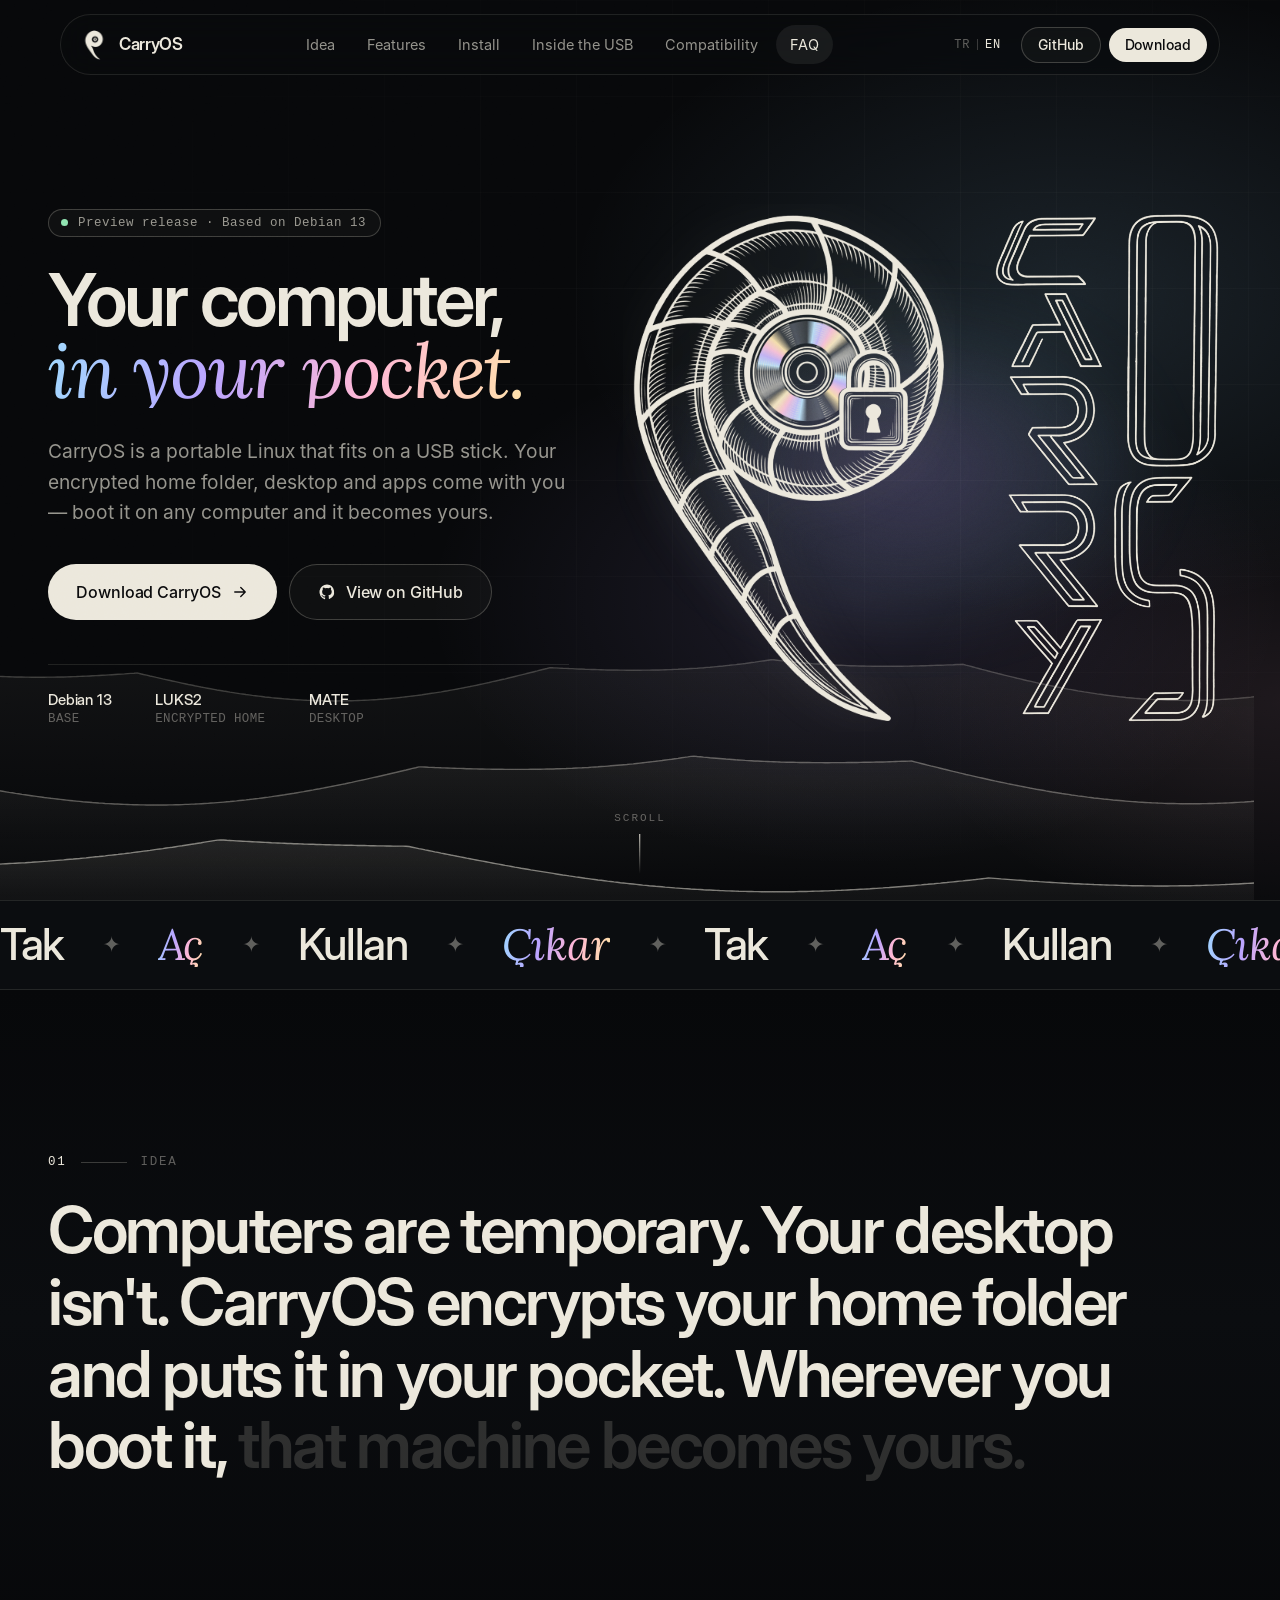
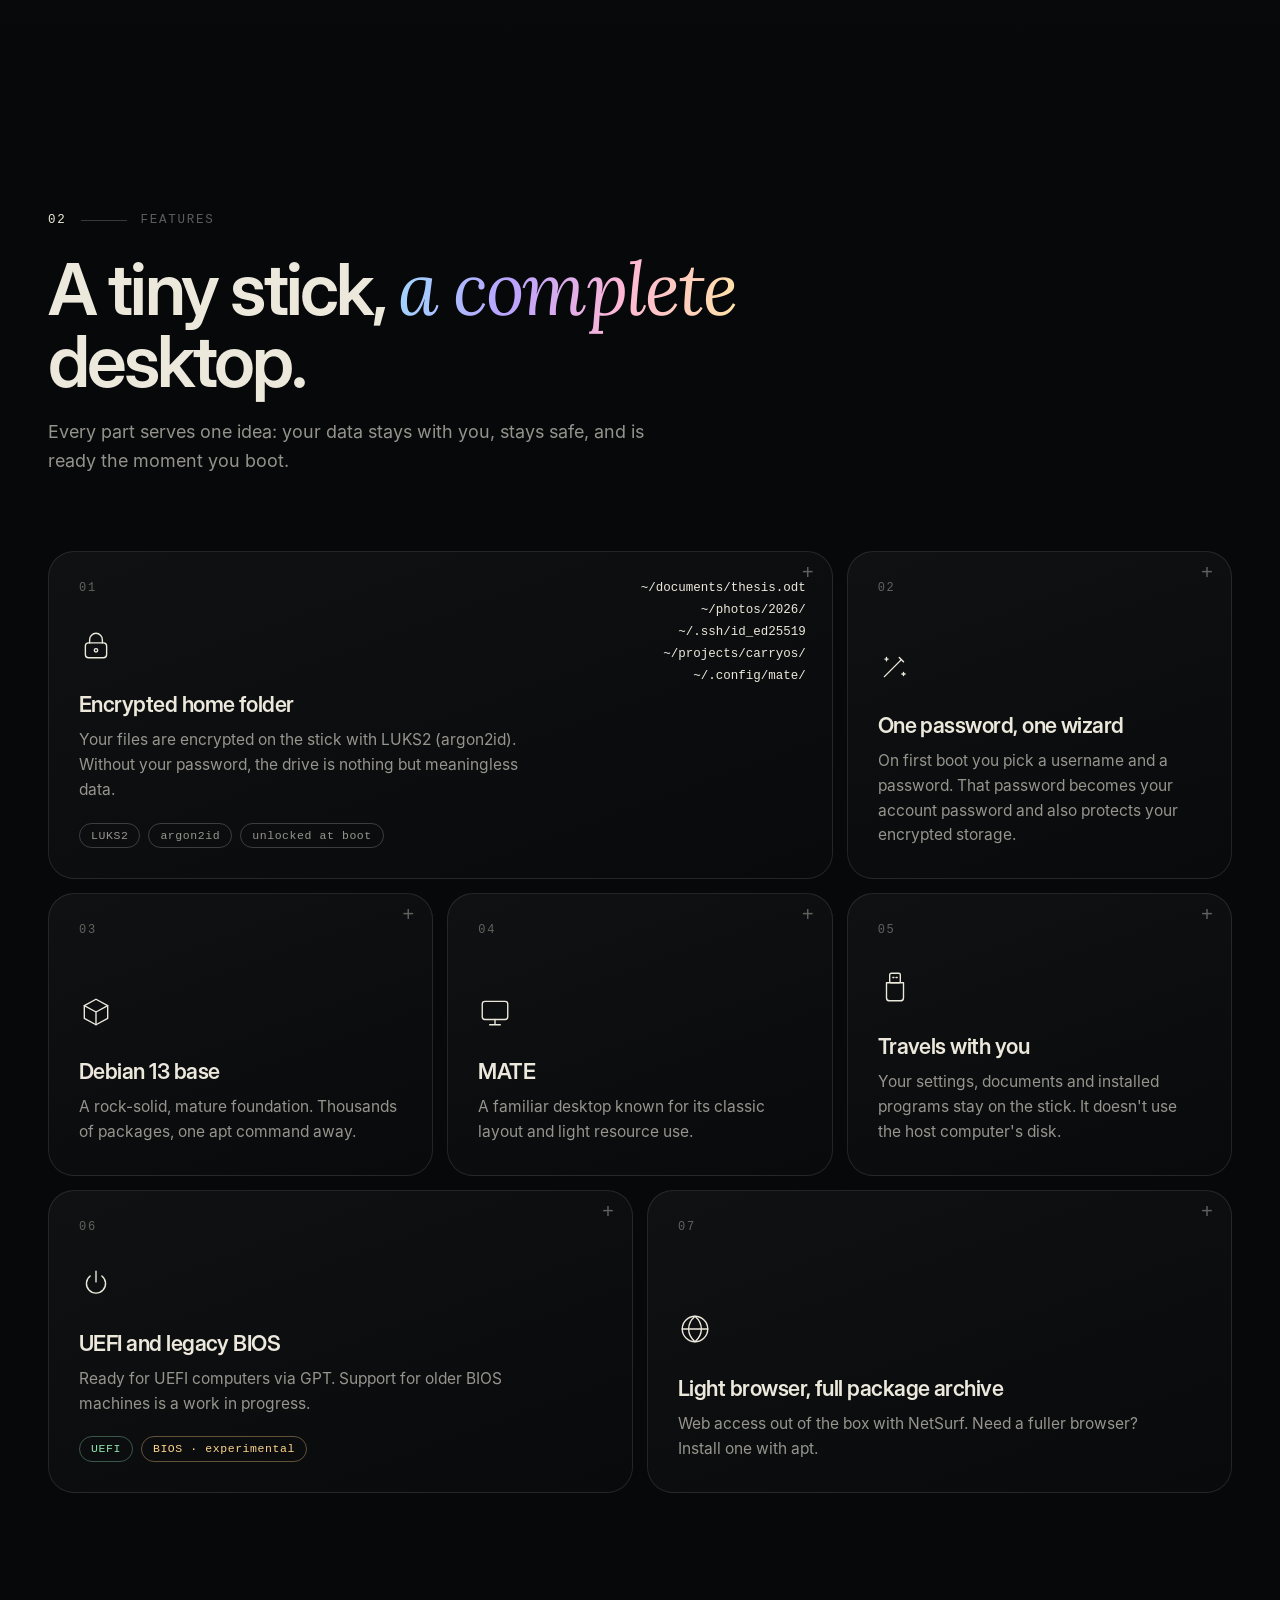
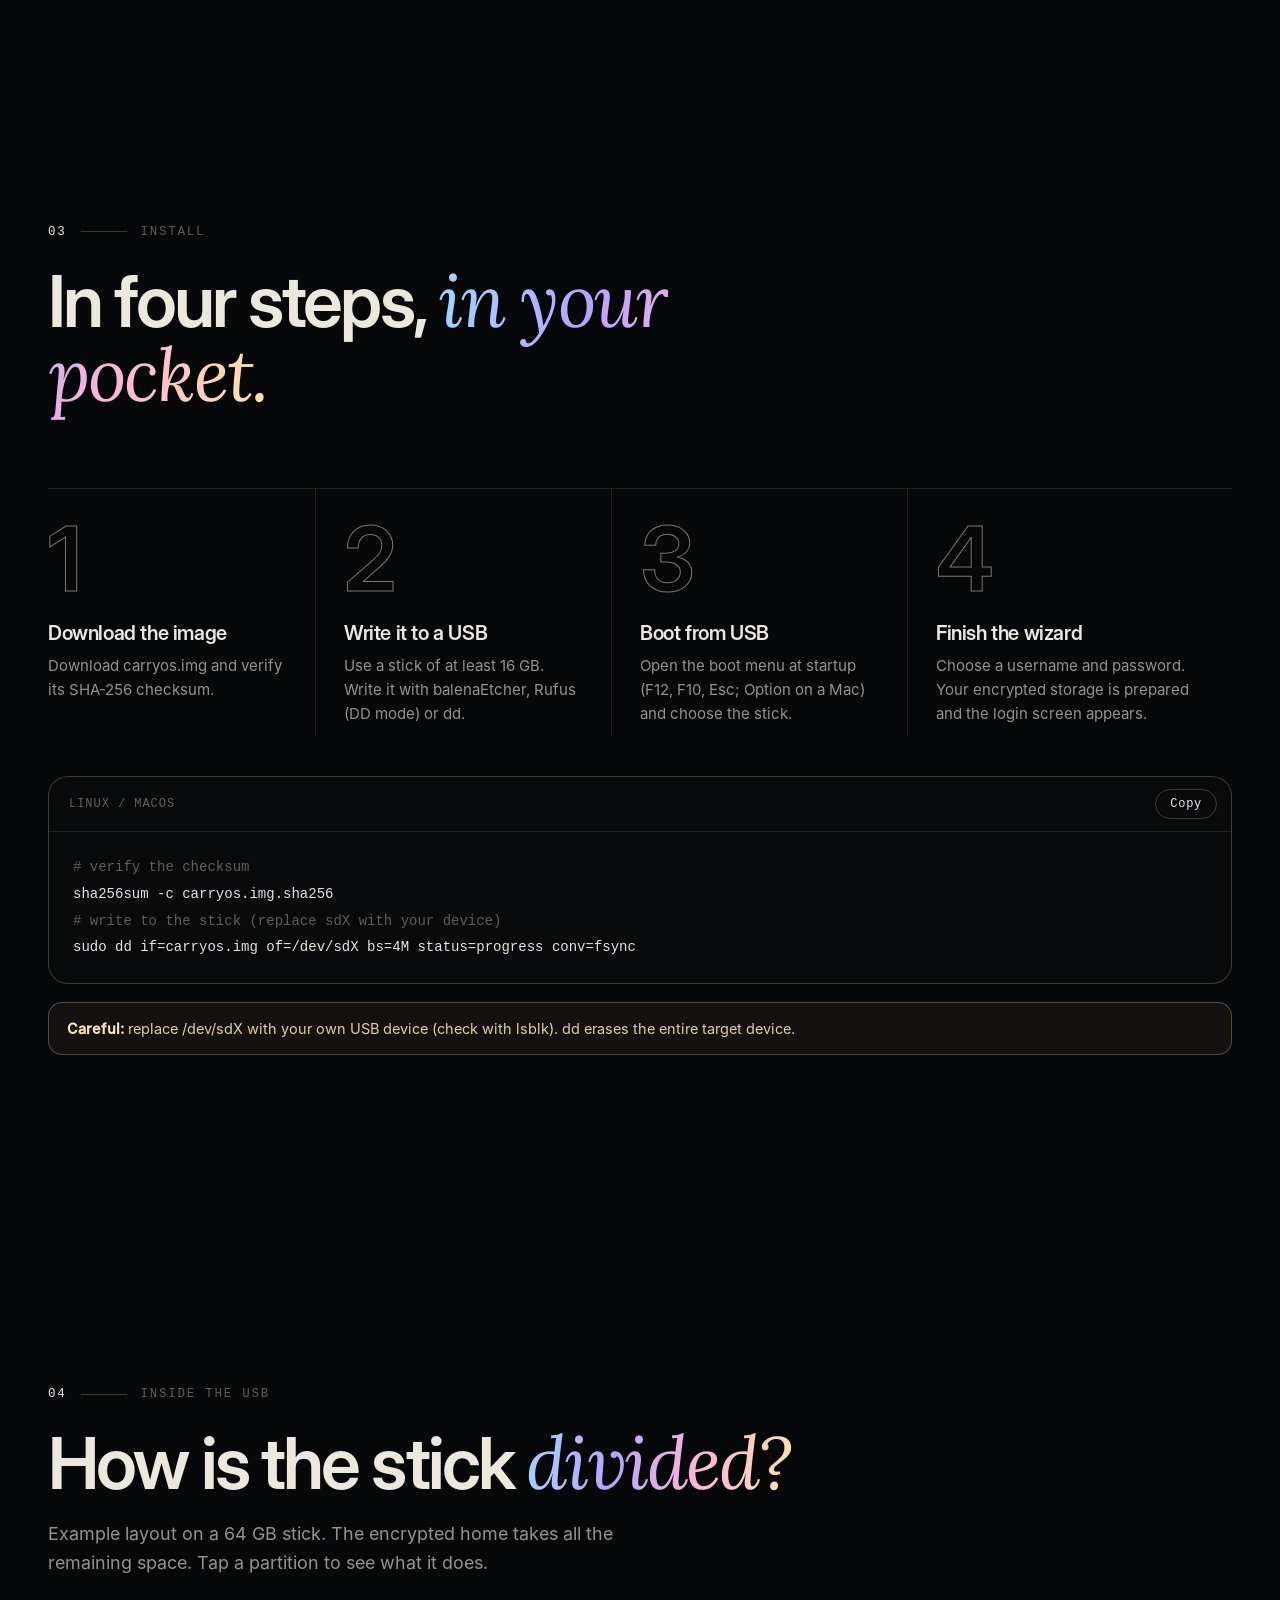
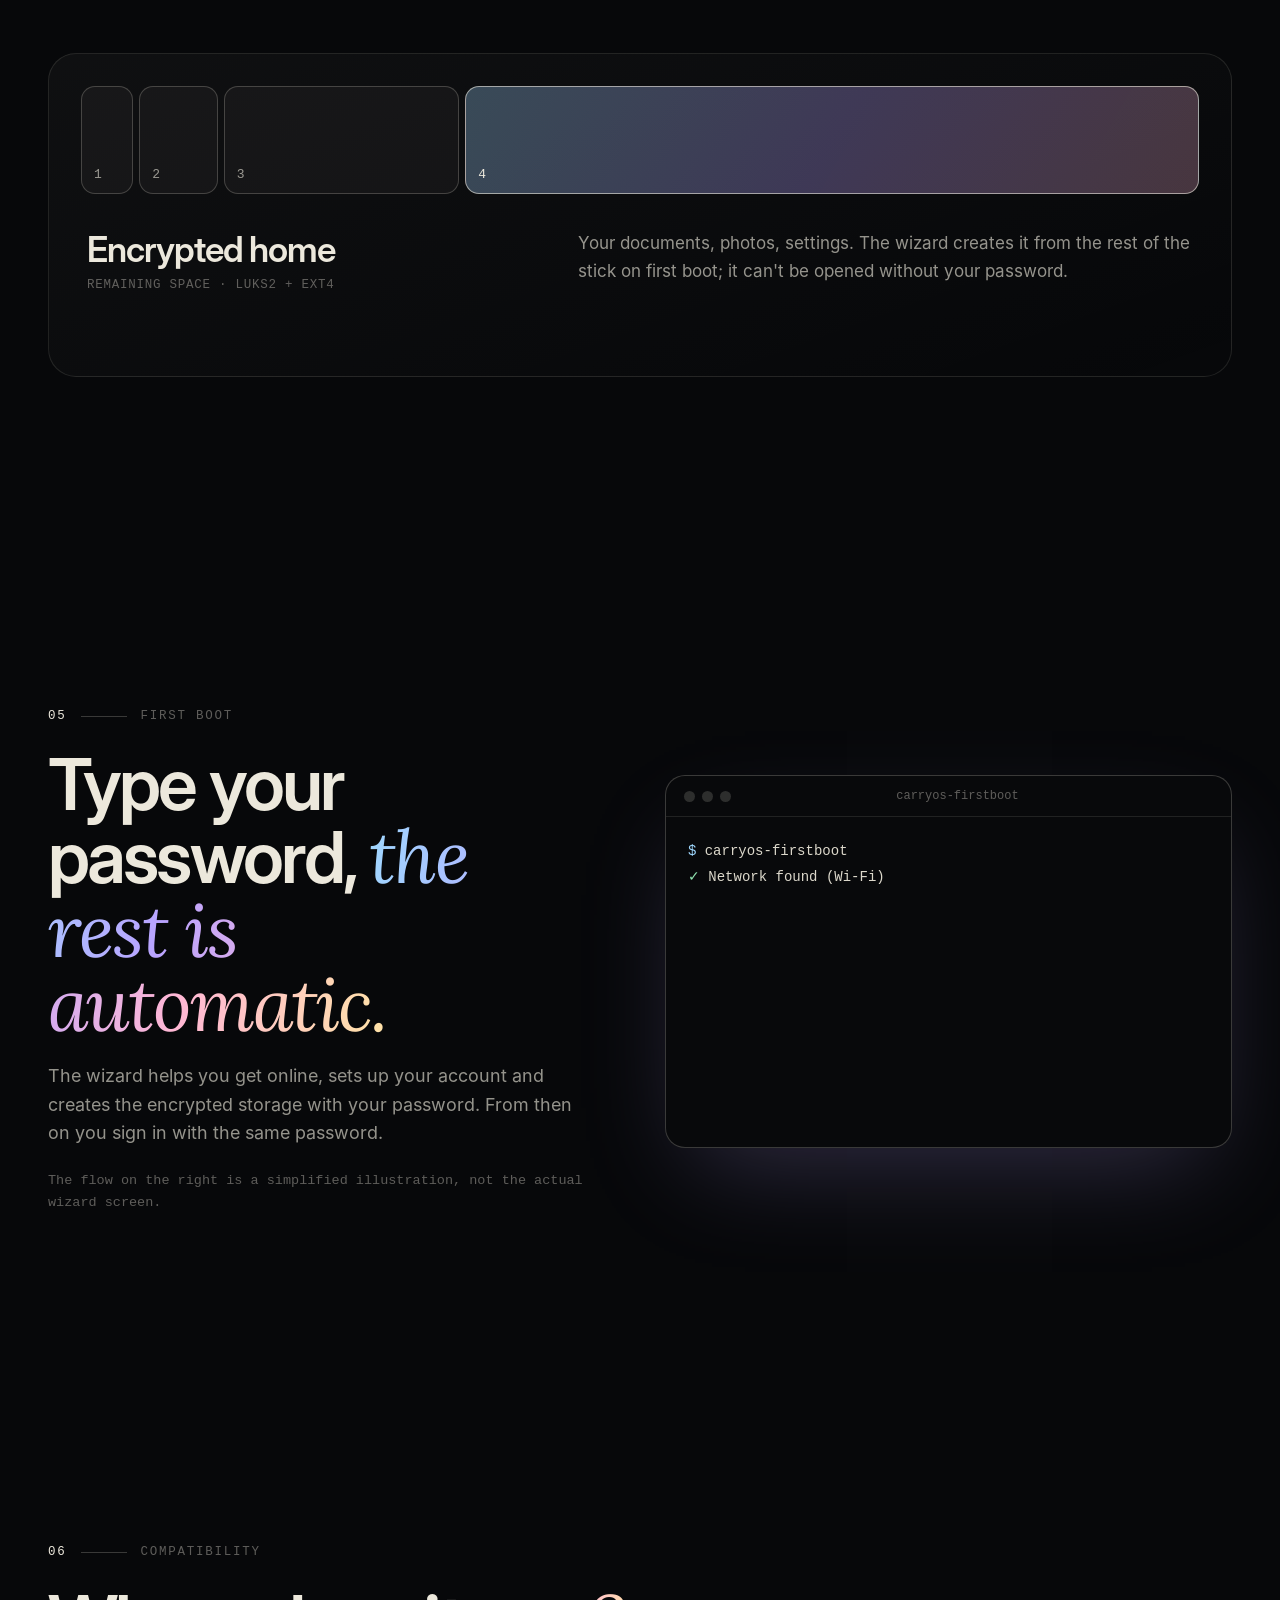
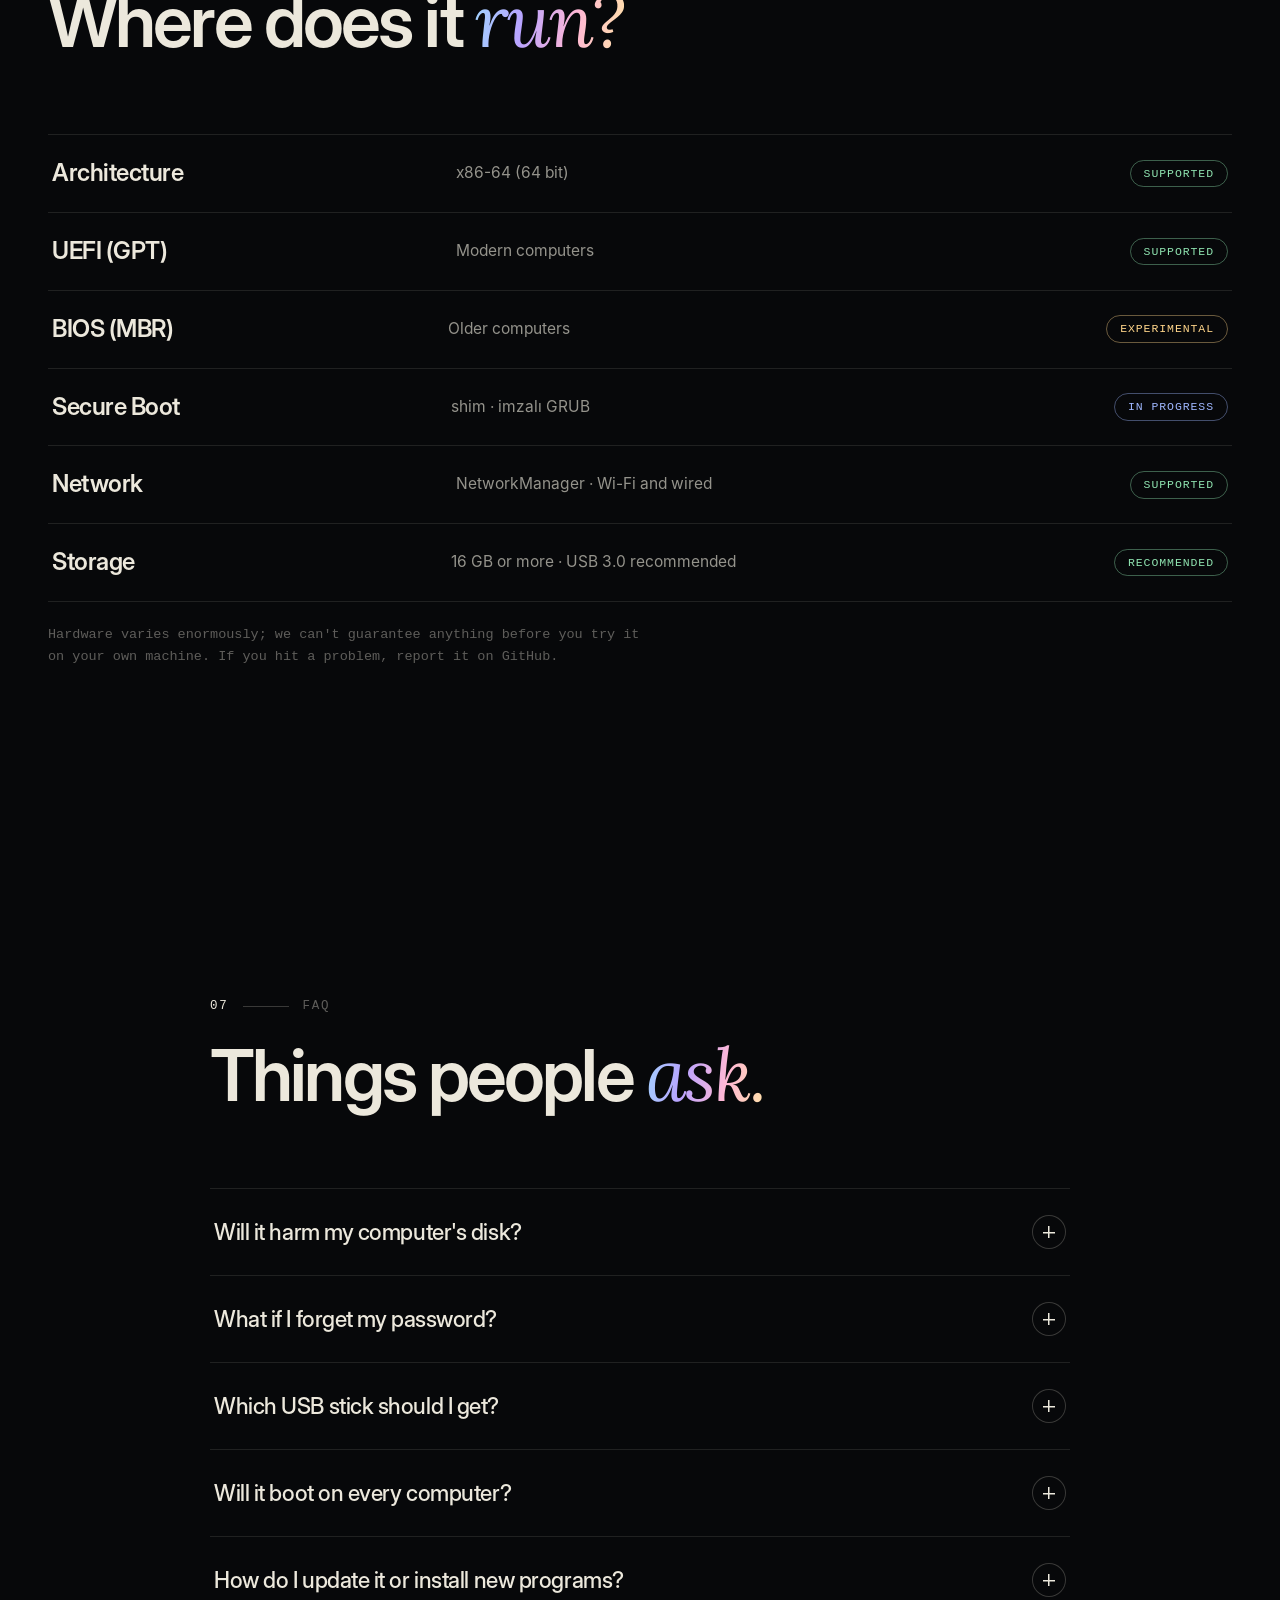
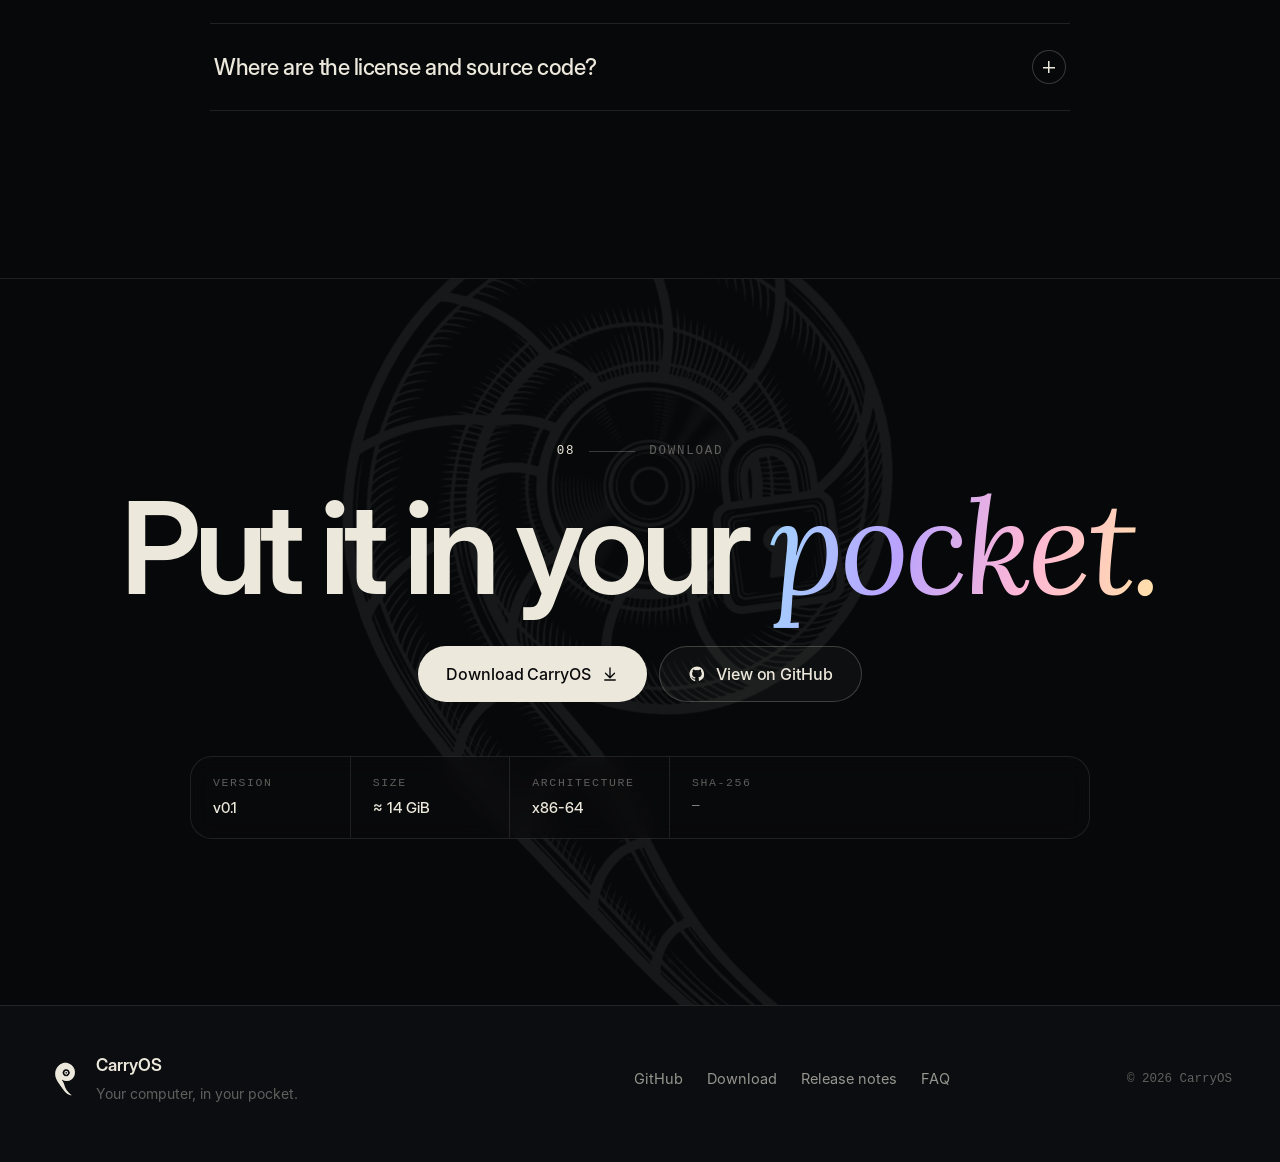
==== index.html @ 1e7f906c "CarryOS Preview" ====
<!doctype html>
<html lang="tr">
<head>
<meta charset="utf-8">
<meta name="viewport" content="width=device-width, initial-scale=1, viewport-fit=cover">
<title>CarryOS — Bilgisayarın, cebinde.</title>
<meta name="description" content="CarryOS: bir USB belleğe sığan, şifreli ev dizinli, Debian 13 tabanlı taşınabilir Linux. Tak, aç, kendi masaüstünü kullan.">
<meta name="theme-color" content="#07080a">
<meta name="color-scheme" content="dark">

<!-- Paylaşım önizlemesi: yayınladıktan sonra aşağıdaki adresi kendi site adresinle değiştir -->
<meta property="og:type" content="website">
<meta property="og:title" content="CarryOS — Bilgisayarın, cebinde.">
<meta property="og:description" content="Bir USB belleğe sığan, şifreli ve taşınabilir Linux.">
<meta property="og:image" content="https://www.example.com/assets/img/og-image.png">
<meta property="og:url" content="https://www.example.com/">
<meta name="twitter:card" content="summary_large_image">

<link rel="icon" href="assets/img/favicon.ico" sizes="any">
<link rel="icon" type="image/png" href="assets/img/favicon-64.png">
<link rel="apple-touch-icon" href="assets/img/apple-touch-icon.png">
<link rel="manifest" href="site.webmanifest">

<link rel="preload" href="assets/fonts/InterDisplay-Medium.woff" as="font" type="font/woff" crossorigin>
<link rel="preload" href="assets/fonts/Inter-Regular.woff" as="font" type="font/woff" crossorigin>
<link rel="stylesheet" href="assets/css/style.css">
<noscript><style>.rv{opacity:1!important;transform:none!important;filter:none!important}.line>span{transform:none!important}.mark-lines,.wordmark{clip-path:none!important}</style></noscript>
</head>
<body>
<div class="progress" aria-hidden="true"><i></i></div>

<!-- ============ NAV ============ -->
<header class="nav" id="nav">
  <a class="brand" href="#top" aria-label="CarryOS">
    <img src="assets/img/mark-nav.png" alt="" width="30" height="30">
    <span>CarryOS</span>
  </a>
  <nav class="nav-links" id="navLinks" aria-label="Ana menü">
    <a href="#why" data-i18n="nav.why">Fikir</a>
    <a href="#features" data-i18n="nav.features">Özellikler</a>
    <a href="#how" data-i18n="nav.how">Kurulum</a>
    <a href="#inside" data-i18n="nav.inside">USB'nin içi</a>
    <a href="#compat" data-i18n="nav.compat">Uyumluluk</a>
    <a href="#faq" data-i18n="nav.faq">SSS</a>
  </nav>
  <div class="nav-actions">
    <button class="lang" id="langBtn" type="button" aria-label="Dil / Language"><span class="on">TR</span><i></i><span>EN</span></button>
    <a class="btn btn-ghost sm" href="https://www.example.com" data-link="repo" target="_blank" rel="noopener">GitHub</a>
    <a class="btn btn-solid sm" href="https://www.example.com" data-link="download" data-i18n="nav.download">İndir</a>
    <button class="burger" id="burger" type="button" aria-label="Menü" aria-expanded="false"><i></i><i></i></button>
  </div>
</header>

<main>
<!-- ============ HERO ============ -->
<section class="hero" id="top">
  <div class="hero-bg" aria-hidden="true">
    <div class="aurora"></div>
    <div class="grid-lines"></div>
    <img class="dune d-far" src="assets/img/dunes-far.svg" alt="" data-speed="0.10">
    <img class="dune d-mid" src="assets/img/dunes-mid.svg" alt="" data-speed="0.22">
    <img class="dune d-near" src="assets/img/dunes-near.svg" alt="" data-speed="0.36">
  </div>

  <div class="wrap hero-grid">
    <div class="hero-copy">
      <p class="eyebrow rv"><span class="pulse"></span><span data-i18n="hero.eyebrow">Önizleme sürümü · Debian 13 tabanlı</span></p>
      <h1 class="display" data-i18n="hero.title"><span class="line"><span>Bilgisayarın,</span></span><span class="line"><span class="serif grad">cebinde.</span></span></h1>
      <p class="lead rv" style="--d:.45s" data-i18n="hero.lead">CarryOS, bir USB belleğe sığan taşınabilir bir Linux. Şifreli ev dizinin, masaüstün ve programların seninle gelir; hangi bilgisayarda açarsan orası senin olur.</p>
      <div class="cta rv" style="--d:.6s">
        <a class="btn btn-solid lg magnetic" href="https://www.example.com" data-link="download"><span data-i18n="hero.cta1">CarryOS'u indir</span><svg viewBox="0 0 24 24" aria-hidden="true"><path d="M5 12h14M13 6l6 6-6 6"/></svg></a>
        <a class="btn btn-ghost lg magnetic" href="https://www.example.com" data-link="repo" target="_blank" rel="noopener"><svg viewBox="0 0 24 24" aria-hidden="true" class="gh"><path d="M12 2a10 10 0 0 0-3.2 19.5c.5.1.7-.2.7-.5v-1.8c-2.8.6-3.4-1.2-3.4-1.2-.5-1.2-1.1-1.5-1.1-1.5-.9-.6.1-.6.1-.6 1 .1 1.5 1 1.5 1 .9 1.5 2.3 1.1 2.9.8.1-.7.3-1.1.6-1.4-2.2-.3-4.6-1.1-4.6-5 0-1.1.4-2 1-2.7-.1-.3-.4-1.300.1-2.700 0 0 .8-.3 2.800 1a9.600 9.600 0 0 1 5 0c1.900-1.300 2.800-1 2.800-1 .5 1.400.2 2.400.1 2.700.6.700 1 1.600 1 2.700 0 3.900-2.400 4.700-4.600 5 .4.300.7.900.7 1.800v2.700c0 .3.2.6.7.5A10 10 0 0 0 12 2z"/></svg><span data-i18n="hero.cta2">GitHub'da incele</span></a>
      </div>
      <dl class="facts rv" style="--d:.75s">
        <div><dt>Debian 13</dt><dd data-i18n="hero.f1">Taban</dd></div>
        <div><dt>LUKS2</dt><dd data-i18n="hero.f2">Şifreli ev</dd></div>
        <div><dt>MATE</dt><dd data-i18n="hero.f3">Masaüstü</dd></div>
      </dl>
    </div>

    <div class="hero-art" id="heroArt" aria-hidden="true">
      <div class="art-glow"></div>
      <div class="mark">
        <div class="mark-disc"></div>
        <img class="mark-lines" src="assets/img/logo.png" alt="" width="860" height="1368" fetchpriority="high">
      </div>
      <img class="wordmark" src="assets/img/wordmark.png" alt="" width="936" height="2016">
    </div>
  </div>

  <a class="scroll-hint" href="#why" aria-label="Aşağı kaydır"><span data-i18n="hero.scroll">Kaydır</span><i></i></a>
</section>

<!-- ============ TICKER ============ -->
<div class="ticker" aria-hidden="true">
  <div class="ticker-track">
    <span>Tak</span><em>✦</em><span class="serif">Aç</span><em>✦</em><span>Kullan</span><em>✦</em><span class="serif">Çıkar</span><em>✦</em>
    <span>Tak</span><em>✦</em><span class="serif">Aç</span><em>✦</em><span>Kullan</span><em>✦</em><span class="serif">Çıkar</span><em>✦</em>
    <span>Tak</span><em>✦</em><span class="serif">Aç</span><em>✦</em><span>Kullan</span><em>✦</em><span class="serif">Çıkar</span><em>✦</em>
    <span>Tak</span><em>✦</em><span class="serif">Aç</span><em>✦</em><span>Kullan</span><em>✦</em><span class="serif">Çıkar</span><em>✦</em>
  </div>
</div>

<!-- ============ 01 FİKİR ============ -->
<section class="sec why" id="why">
  <div class="wrap">
    <p class="kicker rv"><b>01</b><i></i><span data-i18n="why.k">Fikir</span></p>
    <p class="statement" id="statement" data-i18n="why.text">Bilgisayarlar geçici, masaüstün değil. CarryOS ev dizinini şifreler ve cebine koyar. Hangi makinede açarsan, orası senin bilgisayarın olur.</p>
  </div>
</section>

<!-- ============ 02 ÖZELLİKLER ============ -->
<section class="sec" id="features">
  <div class="wrap">
    <header class="sec-head">
      <p class="kicker rv"><b>02</b><i></i><span data-i18n="feat.k">Özellikler</span></p>
      <h2 class="h2 rv" data-i18n="feat.h">Küçük bir bellek, <em class="serif grad">tam bir</em> masaüstü.</h2>
      <p class="sub rv" data-i18n="feat.sub">Her parça tek bir fikre hizmet ediyor: verin yanında olsun, güvende kalsın, açtığın anda hazır olsun.</p>
    </header>

    <div class="bento">
      <article class="card c4 rv">
        <span class="idx">01</span>
        <div class="card-body">
          <svg class="ico" viewBox="0 0 32 32" aria-hidden="true"><rect x="6" y="14" width="20" height="14" rx="3"/><path d="M10 14v-3a6 6 0 0 1 12 0v3"/><circle cx="16" cy="21" r="1.6"/></svg>
          <h3 data-i18n="c1.t">Şifreli ev dizini</h3>
          <p data-i18n="c1.p">Dosyaların USB'de LUKS2 ile şifrelenir (argon2id). Şifren olmadan bellek, anlamsız bir veri yığınından başka bir şey değildir.</p>
          <div class="tags"><span>LUKS2</span><span>argon2id</span><span data-i18n="c1.tag">açılışta açılır</span></div>
        </div>
        <div class="cipher" id="cipher" aria-hidden="true"></div>
      </article>

      <article class="card c2 rv" style="--d:.08s">
        <span class="idx">02</span>
        <div class="card-body">
          <svg class="ico" viewBox="0 0 32 32" aria-hidden="true"><path d="M6 26 22 10"/><path d="m20 8 4 4"/><path d="M8 8v3M6.500 9.500h3M24 22v3M22.500 23.500h3"/></svg>
          <h3 data-i18n="c2.t">Tek şifre, tek sihirbaz</h3>
          <p data-i18n="c2.p">İlk açılışta kullanıcı adını ve şifreni seçersin. Girdiğin şifre hem hesabın olur hem şifreli depolamanı korur.</p>
        </div>
      </article>

      <article class="card c2 rv">
        <span class="idx">03</span>
        <div class="card-body">
          <svg class="ico" viewBox="0 0 32 32" aria-hidden="true"><path d="M16 4 5 10v12l11 6 11-6V10z"/><path d="M5 10l11 6 11-6M16 16v12"/></svg>
          <h3 data-i18n="c3.t">Debian 13 tabanı</h3>
          <p data-i18n="c3.p">Köklü ve kararlı bir temel. Binlerce paket, apt ile bir komut uzağında.</p>
        </div>
      </article>

      <article class="card c2 rv" style="--d:.08s">
        <span class="idx">04</span>
        <div class="card-body">
          <svg class="ico" viewBox="0 0 32 32" aria-hidden="true"><rect x="4" y="6" width="24" height="17" rx="2.500"/><path d="M11 28h10M16 23v5"/></svg>
          <h3 data-i18n="c4.t">MATE</h3>
          <p data-i18n="c4.p">Klasik düzeni ve düşük kaynak kullanımıyla bilinen, tanıdık bir masaüstü.</p>
        </div>
      </article>

      <article class="card c2 rv" style="--d:.16s">
        <span class="idx">05</span>
        <div class="card-body">
          <svg class="ico" viewBox="0 0 32 32" aria-hidden="true"><rect x="11" y="3" width="10" height="9" rx="1.500"/><path d="M8 12h16v14a3 3 0 0 1-3 3h-10a3 3 0 0 1-3-3z"/><path d="M14 7h1M17 7h1"/></svg>
          <h3 data-i18n="c5.t">Seninle taşınır</h3>
          <p data-i18n="c5.p">Ayarların, belgelerin ve kurduğun programlar USB'de kalır. Ana bilgisayarın diskini kullanmaz.</p>
        </div>
      </article>

      <article class="card c3 rv">
        <span class="idx">06</span>
        <div class="card-body">
          <svg class="ico" viewBox="0 0 32 32" aria-hidden="true"><path d="M16 4v10M10.500 8.500a9 9 0 1 0 11 0"/></svg>
          <h3 data-i18n="c6.t">UEFI ve eski BIOS</h3>
          <p data-i18n="c6.p">GPT ile UEFI'li bilgisayarlar için hazır. Eski BIOS'lu makineler için destek üzerinde çalışılıyor.</p>
          <div class="tags"><span class="ok">UEFI</span><span class="warn" data-i18n="c6.tag">BIOS · deneysel</span></div>
        </div>
      </article>

      <article class="card c3 rv" style="--d:.08s">
        <span class="idx">07</span>
        <div class="card-body">
          <svg class="ico" viewBox="0 0 32 32" aria-hidden="true"><circle cx="16" cy="16" r="12"/><path d="M4 16h24M16 4c4 3.500 6 7.500 6 12s-2 8.500-6 12c-4-3.500-6-7.500-6-12s2-8.500 6-12z"/></svg>
          <h3 data-i18n="c7.t">Hafif tarayıcı, tam paket deposu</h3>
          <p data-i18n="c7.p">NetSurf ile kutudan çıkar çıkmaz web. Daha kapsamlı bir tarayıcı mı gerekiyor? apt ile kur.</p>
        </div>
      </article>
    </div>
  </div>
</section>

<!-- ============ 03 KURULUM ============ -->
<section class="sec" id="how">
  <div class="wrap">
    <header class="sec-head">
      <p class="kicker rv"><b>03</b><i></i><span data-i18n="how.k">Kurulum</span></p>
      <h2 class="h2 rv" data-i18n="how.h">Dört adımda <em class="serif grad">cebinde.</em></h2>
    </header>

    <ol class="steps">
      <li class="rv"><span class="num">1</span><h3 data-i18n="s1.t">İmajı indir</h3><p data-i18n="s1.p">carryos.img dosyasını indir ve SHA-256 toplamını doğrula.</p></li>
      <li class="rv" style="--d:.08s"><span class="num">2</span><h3 data-i18n="s2.t">USB'ye yaz</h3><p data-i18n="s2.p">En az 16 GB bir bellek kullan. balenaEtcher, Rufus (DD modu) ya da dd ile yazabilirsin.</p></li>
      <li class="rv" style="--d:.16s"><span class="num">3</span><h3 data-i18n="s3.t">USB'den başlat</h3><p data-i18n="s3.p">Bilgisayarı açarken boot menüsünü aç (F12, F10, Esc; Mac'te Option) ve belleği seç.</p></li>
      <li class="rv" style="--d:.24s"><span class="num">4</span><h3 data-i18n="s4.t">Sihirbazı tamamla</h3><p data-i18n="s4.p">Kullanıcı adı ve şifreni seç. Şifreli depolaman hazırlanır, giriş ekranı gelir.</p></li>
    </ol>

    <div class="code rv">
      <div class="code-bar"><span data-i18n="code.t">Linux / macOS</span><button type="button" class="copy" id="copyBtn" data-i18n="code.copy">Kopyala</button></div>
<pre id="codeText"><span class="c" data-i18n="code.c1"># toplamı doğrula</span>
sha256sum -c carryos.img.sha256
<span class="c" data-i18n="code.c2"># belleğe yaz (sdX yerine kendi aygıtını yaz)</span>
sudo dd if=carryos.img of=/dev/sdX bs=4M status=progress conv=fsync</pre>
    </div>
    <p class="warn-note rv" data-i18n="code.warn"><b>Dikkat:</b> /dev/sdX yerine kendi USB aygıtını yaz (lsblk ile bak). dd, hedef aygıtın tamamını siler.</p>
  </div>
</section>

<!-- ============ 04 USB'NİN İÇİ ============ -->
<section class="sec" id="inside">
  <div class="wrap">
    <header class="sec-head">
      <p class="kicker rv"><b>04</b><i></i><span data-i18n="in.k">USB'nin içi</span></p>
      <h2 class="h2 rv" data-i18n="in.h">Bellek <em class="serif grad">nasıl</em> bölünüyor?</h2>
      <p class="sub rv" data-i18n="in.sub">64 GB'lık bir bellekte örnek yerleşim. Şifreli ev, kalan tüm alanı alır. Bir bölüme dokun, ne işe yaradığını gör.</p>
    </header>

    <div class="usb rv">
      <div class="usb-bar" id="usbBar" role="tablist" aria-label="Bölümler">
        <button type="button" role="tab" class="seg s1" data-i="0" style="--w:3"><span>1</span></button>
        <button type="button" role="tab" class="seg s2" data-i="1" style="--w:6"><span>2</span></button>
        <button type="button" role="tab" class="seg s3" data-i="2" style="--w:24"><span>3</span></button>
        <button type="button" role="tab" class="seg s4 on" data-i="3" style="--w:67"><span>4</span></button>
      </div>
      <div class="usb-detail" id="usbDetail" aria-live="polite"></div>
    </div>
  </div>
</section>

<!-- ============ 05 İLK AÇILIŞ ============ -->
<section class="sec" id="first">
  <div class="wrap split">
    <div>
      <p class="kicker rv"><b>05</b><i></i><span data-i18n="fb.k">İlk açılış</span></p>
      <h2 class="h2 rv" data-i18n="fb.h">Şifreni yaz, <em class="serif grad">gerisi otomatik.</em></h2>
      <p class="sub rv" data-i18n="fb.p">Sihirbaz ağa bağlanmana yardım eder, hesabını kurar ve şifreli depolamayı senin şifrenle oluşturur. Bir daha her açılışta aynı şifreyle girersin.</p>
      <p class="fine rv" data-i18n="fb.note">Yandaki akış sadeleştirilmiş bir ilüstrasyondur; gerçek sihirbaz ekranı değildir.</p>
    </div>
    <div class="term rv" id="term" aria-hidden="true">
      <div class="term-bar"><i></i><i></i><i></i><span>carryos-firstboot</span></div>
      <div class="term-body" id="termBody"></div>
    </div>
  </div>
</section>

<!-- ============ 06 UYUMLULUK ============ -->
<section class="sec" id="compat">
  <div class="wrap">
    <header class="sec-head">
      <p class="kicker rv"><b>06</b><i></i><span data-i18n="co.k">Uyumluluk</span></p>
      <h2 class="h2 rv" data-i18n="co.h">Nerede <em class="serif grad">çalışır?</em></h2>
    </header>
    <ul class="compat">
      <li class="rv"><span data-i18n="co.a">Mimari</span><b>x86-64 (64 bit)</b><em class="chip ok" data-i18n="co.ok">Destekli</em></li>
      <li class="rv"><span>UEFI (GPT)</span><b data-i18n="co.uefi">Modern bilgisayarlar</b><em class="chip ok" data-i18n="co.ok">Destekli</em></li>
      <li class="rv"><span>BIOS (MBR)</span><b data-i18n="co.bios">Eski bilgisayarlar</b><em class="chip warn" data-i18n="co.exp">Deneysel</em></li>
      <li class="rv"><span>Secure Boot</span><b>shim · imzalı GRUB</b><em class="chip plan" data-i18n="co.plan">Hazırlanıyor</em></li>
      <li class="rv"><span data-i18n="co.net">Ağ</span><b data-i18n="co.netv">NetworkManager · Wi-Fi ve kablolu</b><em class="chip ok" data-i18n="co.ok">Destekli</em></li>
      <li class="rv"><span data-i18n="co.usb">Bellek</span><b data-i18n="co.usbv">En az 16 GB · USB 3.0 önerilir</b><em class="chip ok" data-i18n="co.rec">Önerilen</em></li>
    </ul>
    <p class="fine rv" data-i18n="co.note">Donanım çok çeşitli; kendi makinende denemeden garanti veremeyiz. Sorun yaşarsan GitHub'da bildir.</p>
  </div>
</section>

<!-- ============ 07 SSS ============ -->
<section class="sec" id="faq">
  <div class="wrap narrow">
    <header class="sec-head">
      <p class="kicker rv"><b>07</b><i></i><span data-i18n="faq.k">Sıkça sorulanlar</span></p>
      <h2 class="h2 rv" data-i18n="faq.h">Merak <em class="serif grad">edilenler.</em></h2>
    </header>
    <div class="faq">
      <details class="rv"><summary data-i18n="q1.q">Bilgisayarımın diskine zarar verir mi?</summary><p data-i18n="q1.a">CarryOS USB'den açılır ve sistemi USB'ye kurar; ana diski kullanmaz. Yine de belleğe yazarken doğru aygıtı seç: yazma işlemi hedef aygıtın tamamını siler.</p></details>
      <details class="rv"><summary data-i18n="q2.q">Şifremi unutursam ne olur?</summary><p data-i18n="q2.a">Şifreli ev dizini şifre olmadan açılamaz; şifrelemenin amacı bu. Önemli dosyalarını ayrıca yedekle.</p></details>
      <details class="rv"><summary data-i18n="q3.q">Hangi USB belleği almalıyım?</summary><p data-i18n="q3.a">En az 16 GB, tercihen USB 3.0 ve üzeri. Yazma hızı düşük belleklerde imajı yazmak ve ilk kurulum uzun sürebilir.</p></details>
      <details class="rv"><summary data-i18n="q4.q">Her bilgisayarda açılır mı?</summary><p data-i18n="q4.a">UEFI'li çoğu 64 bit bilgisayarda açılması hedeflenir. Eski BIOS'lu makineler ve bazı Mac'ler farklı davranabilir; Uyumluluk bölümüne bak.</p></details>
      <details class="rv"><summary data-i18n="q5.q">Programları nasıl güncellerim ya da yenilerini kurarım?</summary><p data-i18n="q5.a">Debian tabanlı olduğu için terminalde <code>sudo apt update &amp;&amp; sudo apt upgrade</code> yeterli. Yeni programlar için <code>sudo apt install</code>.</p></details>
      <details class="rv"><summary data-i18n="q6.q">Lisans ve kaynak kodu nerede?</summary><p data-i18n="q6.a">Bilgiler GitHub deposunda. Üstteki GitHub düğmesinden ulaşabilirsin.</p></details>
    </div>
  </div>
</section>

<!-- ============ 08 İNDİR ============ -->
<section class="sec dl" id="download">
  <img class="dl-mark" src="assets/img/logo.png" alt="" aria-hidden="true" width="860" height="1368">
  <div class="wrap">
    <p class="kicker rv"><b>08</b><i></i><span data-i18n="dl.k">İndir</span></p>
    <h2 class="mega rv" data-i18n="dl.h">Cebine <em class="serif grad">koy.</em></h2>
    <div class="cta rv">
      <a class="btn btn-solid lg magnetic" href="https://www.example.com" data-link="download"><span data-i18n="hero.cta1">CarryOS'u indir</span><svg viewBox="0 0 24 24" aria-hidden="true"><path d="M12 4v12M6 11l6 6 6-6M5 20h14"/></svg></a>
      <a class="btn btn-ghost lg magnetic" href="https://www.example.com" data-link="repo" target="_blank" rel="noopener"><svg viewBox="0 0 24 24" aria-hidden="true" class="gh"><path d="M12 2a10 10 0 0 0-3.2 19.5c.5.1.7-.2.7-.5v-1.8c-2.8.6-3.4-1.2-3.4-1.2-.5-1.2-1.1-1.5-1.1-1.5-.9-.6.1-.6.1-.6 1 .1 1.5 1 1.5 1 .9 1.5 2.3 1.1 2.9.8.1-.7.3-1.1.6-1.4-2.2-.3-4.6-1.1-4.6-5 0-1.1.4-2 1-2.7-.1-.3-.4-1.300.1-2.700 0 0 .8-.3 2.800 1a9.600 9.600 0 0 1 5 0c1.900-1.300 2.800-1 2.800-1 .5 1.400.2 2.400.1 2.700.6.700 1 1.600 1 2.700 0 3.900-2.400 4.700-4.600 5 .4.300.7.900.7 1.800v2.700c0 .3.2.6.7.5A10 10 0 0 0 12 2z"/></svg><span data-i18n="hero.cta2">GitHub'da incele</span></a>
    </div>
    <dl class="meta rv">
      <div><dt data-i18n="dl.v">Sürüm</dt><dd id="metaVersion">v0.1</dd></div>
      <div><dt data-i18n="dl.s">Boyut</dt><dd id="metaSize">≈ 14 GiB</dd></div>
      <div><dt data-i18n="dl.a">Mimari</dt><dd>x86-64</dd></div>
      <div class="wide"><dt>SHA-256</dt><dd id="metaSha" class="mono">—</dd></div>
    </dl>
  </div>
</section>
</main>

<!-- ============ FOOTER ============ -->
<footer class="foot">
  <div class="wrap foot-grid">
    <div class="foot-brand">
      <img src="assets/img/mark-nav.png" alt="" width="34" height="34">
      <div><b>CarryOS</b><p data-i18n="ft.tag">Bilgisayarın, cebinde.</p></div>
    </div>
    <nav class="foot-links" aria-label="Alt menü">
      <a href="https://www.example.com" data-link="repo" target="_blank" rel="noopener">GitHub</a>
      <a href="https://www.example.com" data-link="download" data-i18n="nav.download">İndir</a>
      <a href="https://www.example.com" data-link="releases" target="_blank" rel="noopener" data-i18n="ft.rel">Sürüm notları</a>
      <a href="#faq" data-i18n="nav.faq">SSS</a>
    </nav>
    <p class="legal">© <span id="year">2026</span> CarryOS</p>
  </div>
</footer>

<script src="assets/js/config.js"></script>
<script src="assets/js/i18n.js"></script>
<script src="assets/js/main.js"></script>
</body>
</html>
---- assets/css/style.css ----
/* ==========================================================
   CarryOS — "Ink & Bone"
   Koyu grafit zemin, kemik beyazı mürekkep, tek vurgu: CD'nin
   gökkuşağı yansıması. Tüm renkler :root içinde.
   ========================================================== */
@font-face{font-family:"Inter";src:url(../fonts/Inter-Regular.woff) format("woff");font-weight:400;font-display:swap}
@font-face{font-family:"Inter";src:url(../fonts/Inter-Medium.woff) format("woff");font-weight:500;font-display:swap}
@font-face{font-family:"Inter Display";src:url(../fonts/InterDisplay-Medium.woff) format("woff");font-weight:500;font-display:swap}
@font-face{font-family:"Inter Display";src:url(../fonts/InterDisplay-SemiBold.woff) format("woff");font-weight:600;font-display:swap}
@font-face{font-family:"Lora";src:url(../fonts/Lora-Italic.woff) format("woff");font-style:italic;font-weight:400 700;font-display:swap}

@property --spin{syntax:"<angle>";inherits:false;initial-value:0deg}

:root{
  --bg:#07080a; --bg2:#0b0d10; --panel:#0e1013;
  --bone:#ece8dc; --muted:rgba(236,232,220,.62); --faint:rgba(236,232,220,.38);
  --line:rgba(236,232,220,.11); --line2:rgba(236,232,220,.22);
  --iri:linear-gradient(100deg,#9fd8ff 0%,#b9a3ff 34%,#ffb7d5 66%,#ffe3a6 100%);
  --ok:#8fe3b0; --warn:#ffd58a; --plan:#9fb7ff;
  --ease:cubic-bezier(.2,.7,.2,1);
  --wrap:1240px; --pad:clamp(20px,4vw,48px);
  --sans:"Inter",system-ui,-apple-system,"Segoe UI",Roboto,sans-serif;
  --disp:"Inter Display","Inter",system-ui,sans-serif;
  --serif:"Lora",Georgia,"Times New Roman",serif;
  --mono:ui-monospace,SFMono-Regular,"SF Mono",Menlo,Consolas,"Liberation Mono",monospace;
}
*,*::before,*::after{box-sizing:border-box}
html{scroll-behavior:smooth;-webkit-text-size-adjust:100%;scroll-padding-top:84px}
body{margin:0;background:var(--bg);color:var(--bone);font:400 17px/1.6 var(--sans);-webkit-font-smoothing:antialiased;text-rendering:optimizeLegibility;overflow-x:hidden}
body::before{content:"";position:fixed;inset:0;z-index:90;pointer-events:none;background:url(../img/noise.png);background-size:200px;opacity:.05;mix-blend-mode:overlay}
img{max-width:100%;display:block}
a{color:inherit;text-decoration:none}
button{font:inherit;color:inherit;background:none;border:0;cursor:pointer}
::selection{background:#b9a3ff;color:#0a0a0c}
:focus-visible{outline:2px solid #9fd8ff;outline-offset:3px;border-radius:6px}
.wrap{width:min(var(--wrap),100% - 2*var(--pad));margin-inline:auto}
.wrap.narrow{width:min(860px,100% - 2*var(--pad))}
.serif{font-family:var(--serif);font-style:italic;font-weight:400;letter-spacing:-.01em}
.grad{background:var(--iri);-webkit-background-clip:text;background-clip:text;color:transparent;-webkit-text-fill-color:transparent}
.mono{font-family:var(--mono)}
code{font-family:var(--mono);font-size:.88em;background:rgba(236,232,220,.08);padding:.15em .45em;border-radius:6px}

/* ---------- scroll progress ---------- */
.progress{position:fixed;top:0;left:0;right:0;height:2px;z-index:120;pointer-events:none}
.progress i{display:block;height:100%;width:100%;background:var(--iri);transform-origin:0 50%;transform:scaleX(0)}

/* ---------- nav ---------- */
.nav{position:fixed;z-index:100;top:14px;left:50%;transform:translateX(-50%);width:min(1160px,100% - 28px);display:flex;align-items:center;justify-content:space-between;gap:20px;padding:10px 12px 10px 18px;border:1px solid var(--line);border-radius:999px;background:rgba(10,11,13,.55);-webkit-backdrop-filter:blur(18px) saturate(1.4);backdrop-filter:blur(18px) saturate(1.4);transition:background .4s,border-color .4s,top .4s}
.nav.stuck{background:rgba(9,10,12,.82);border-color:var(--line2)}
.brand{display:flex;align-items:center;gap:10px;font:600 17px/1 var(--disp);letter-spacing:-.02em}
.brand img{width:30px;height:30px}
.nav-links{display:flex;gap:4px}
.nav-links a{padding:8px 14px;border-radius:999px;font-size:14.5px;color:var(--muted);transition:color .25s,background .25s}
.nav-links a:hover,.nav-links a.on{color:var(--bone);background:rgba(236,232,220,.07)}
.nav-actions{display:flex;align-items:center;gap:8px}
.lang{display:flex;align-items:center;gap:7px;padding:8px 12px;border-radius:999px;font:500 12px/1 var(--mono);letter-spacing:.06em;color:var(--faint);transition:color .25s}
.lang:hover{color:var(--bone)}
.lang i{width:1px;height:11px;background:var(--line2)}
.lang .on{color:var(--bone)}
.burger{display:none;width:40px;height:40px;border-radius:50%;position:relative}
.burger i{position:absolute;left:12px;right:12px;height:1.5px;background:var(--bone);transition:transform .35s var(--ease),top .35s var(--ease)}
.burger i:first-child{top:16px}.burger i:last-child{top:23px}
.burger[aria-expanded=true] i:first-child{top:20px;transform:rotate(45deg)}
.burger[aria-expanded=true] i:last-child{top:20px;transform:rotate(-45deg)}

/* ---------- buttons ---------- */
.btn{position:relative;display:inline-flex;align-items:center;justify-content:center;gap:10px;border-radius:999px;font:500 15px/1 var(--sans);letter-spacing:-.005em;white-space:nowrap;transition:transform .35s var(--ease),background .3s,color .3s,border-color .3s,box-shadow .4s}
.btn svg{width:18px;height:18px;fill:none;stroke:currentColor;stroke-width:1.8;stroke-linecap:round;stroke-linejoin:round;transition:transform .35s var(--ease)}
.btn svg.gh{fill:currentColor;stroke:none}
.btn.sm{padding:10px 16px;font-size:14px}
.btn.lg{padding:18px 28px;font-size:16px}
.btn-solid{background:var(--bone);color:#0a0a0c}
.btn-solid:hover{box-shadow:0 0 0 6px rgba(236,232,220,.1),0 10px 50px rgba(185,163,255,.35)}
.btn-solid:hover svg{transform:translateX(3px)}
.btn-ghost{border:1px solid var(--line2);color:var(--bone);background:rgba(236,232,220,.03)}
.btn-ghost:hover{border-color:rgba(236,232,220,.5);background:rgba(236,232,220,.08)}

/* ---------- reveal ---------- */
.rv{opacity:0;transform:translateY(26px);filter:blur(6px);transition:opacity .9s var(--ease) var(--d,0s),transform .9s var(--ease) var(--d,0s),filter .9s var(--ease) var(--d,0s)}
.rv.in{opacity:1;transform:none;filter:none}

/* ---------- hero ---------- */
.hero{position:relative;min-height:100svh;padding:clamp(110px,14vh,150px) 0 clamp(70px,10vh,110px);display:flex;align-items:center;overflow:hidden;isolation:isolate}
.hero-bg{position:absolute;inset:0;z-index:-1}
.aurora{position:absolute;inset:-20%;background:
  radial-gradient(40% 36% at 74% 38%,rgba(159,216,255,.13),transparent 70%),
  radial-gradient(34% 30% at 62% 62%,rgba(185,163,255,.12),transparent 70%),
  radial-gradient(30% 26% at 86% 70%,rgba(255,183,213,.09),transparent 70%);
  animation:drift 22s ease-in-out infinite alternate}
@keyframes drift{to{transform:translate3d(-3%,2%,0) scale(1.06)}}
.grid-lines{position:absolute;inset:0;background-image:linear-gradient(var(--line) 1px,transparent 1px),linear-gradient(90deg,var(--line) 1px,transparent 1px);background-size:96px 96px;opacity:.35;-webkit-mask-image:radial-gradient(70% 60% at 70% 40%,#000,transparent);mask-image:radial-gradient(70% 60% at 70% 40%,#000,transparent)}
.dune{position:absolute;left:-2%;width:104%;height:42%;bottom:0;object-fit:fill;will-change:transform}
.d-far{bottom:6%;height:46%}.d-mid{bottom:0;height:42%}.d-near{bottom:-6%;height:40%}

.hero-grid{display:grid;grid-template-columns:minmax(0,.92fr) minmax(0,1.08fr);align-items:center;gap:clamp(24px,4vw,64px);position:relative}
.eyebrow{display:inline-flex;align-items:center;gap:10px;margin:0 0 28px;padding:7px 14px 7px 12px;border:1px solid var(--line2);border-radius:999px;font:500 12.5px/1 var(--mono);letter-spacing:.04em;color:var(--muted);background:rgba(236,232,220,.03)}
.pulse{width:7px;height:7px;border-radius:50%;background:#8fe3b0;box-shadow:0 0 0 0 rgba(143,227,176,.6);animation:pulse 2.4s infinite}
@keyframes pulse{70%{box-shadow:0 0 0 9px rgba(143,227,176,0)}100%{box-shadow:0 0 0 0 rgba(143,227,176,0)}}
.display{margin:0 0 28px;font:600 clamp(3rem,6.7vw,6.8rem)/.96 var(--disp);letter-spacing:-.045em}
.display .serif{font-size:1.04em;letter-spacing:-.03em;padding-right:.08em}
.line{display:block;overflow:hidden;padding-bottom:.12em;margin-bottom:-.12em}
.line>span{display:inline-block;transform:translateY(112%);animation:rise 1.2s var(--ease) forwards}
.line:nth-child(2)>span{animation-delay:.14s}
@keyframes rise{to{transform:none}}
.lead{max-width:34em;margin:0 0 36px;font-size:clamp(1.02rem,1.5vw,1.2rem);color:var(--muted)}
.cta{display:flex;flex-wrap:wrap;gap:12px;margin-bottom:44px}
.facts{display:flex;gap:clamp(22px,3.4vw,46px);margin:0;padding-top:26px;border-top:1px solid var(--line)}
.facts div{display:flex;flex-direction:column;gap:2px}
.facts dt{font:500 15px/1.2 var(--disp);letter-spacing:-.01em}
.facts dd{margin:0;font:400 12.5px/1.4 var(--mono);color:var(--faint);letter-spacing:.03em;text-transform:uppercase}

.hero-art{position:relative;display:flex;align-items:center;justify-content:center;gap:clamp(14px,2.4vw,40px);height:min(76vh,740px,calc((min(var(--wrap),100vw - 2*var(--pad)) - 64px) * .47));perspective:1400px}
.art-glow{position:absolute;inset:6% -4% 6% -10%;background:radial-gradient(closest-side,rgba(185,163,255,.22),rgba(159,216,255,.08) 55%,transparent 75%);filter:blur(30px);z-index:0}
.mark{position:relative;height:100%;aspect-ratio:860/1368;z-index:1;transform:rotateY(var(--ry,0deg)) rotateX(var(--rx,0deg));transition:transform .5s var(--ease);transform-style:preserve-3d}
.mark>*{position:absolute;inset:0;width:100%;height:100%}
.mark-lines{object-fit:contain;filter:drop-shadow(0 0 22px rgba(236,232,220,.1));clip-path:inset(0 0 100% 0);animation:draw 2.2s var(--ease) .25s forwards}
.mark-disc{
  -webkit-mask:url(../img/logo-mask.png) center/100% 100% no-repeat;mask:url(../img/logo-mask.png) center/100% 100% no-repeat;
  background:repeating-conic-gradient(from var(--spin) at 55.58% 31.58%,
    rgba(255,255,255,.14) 0deg,#bfe6ff 9deg,#c9b9ff 20deg,#ffc7e1 31deg,#ffe8b2 43deg,rgba(255,255,255,.16) 56deg,rgba(150,156,170,.45) 73deg,rgba(255,255,255,.14) 90deg);
  opacity:0;animation:spin 16s linear infinite,fade 1.6s var(--ease) 1.5s forwards}
@keyframes spin{to{--spin:360deg}}
@keyframes fade{to{opacity:.95}}
@keyframes draw{to{clip-path:inset(0 0 0 0)}}
.wordmark{position:relative;z-index:1;height:100%;width:auto;aspect-ratio:936/2016;object-fit:contain;clip-path:inset(0 0 100% 0);animation:draw 2.4s var(--ease) .7s forwards}

.scroll-hint{position:absolute;left:50%;bottom:26px;transform:translateX(-50%);display:flex;flex-direction:column;align-items:center;gap:10px;font:500 11px/1 var(--mono);letter-spacing:.18em;text-transform:uppercase;color:var(--faint)}
.scroll-hint i{width:1px;height:40px;background:linear-gradient(var(--bone),transparent);animation:drop 2.2s var(--ease) infinite;transform-origin:top}
@keyframes drop{0%{transform:scaleY(0)}50%{transform:scaleY(1)}100%{transform:scaleY(1);opacity:0}}

/* ---------- ticker ---------- */
.ticker{border-block:1px solid var(--line);overflow:hidden;background:var(--bg2)}
.ticker-track{display:flex;width:max-content;align-items:center;gap:clamp(22px,3vw,44px);padding:22px 0;animation:marquee 38s linear infinite;font:500 clamp(1.6rem,3.4vw,2.8rem)/1 var(--disp);letter-spacing:-.03em;white-space:nowrap}
.ticker-track em{font-style:normal;color:var(--faint);font-size:.5em}
.ticker-track .serif{background:var(--iri);-webkit-background-clip:text;background-clip:text;color:transparent}
@keyframes marquee{to{transform:translateX(-50%)}}

/* ---------- sections ---------- */
.sec{padding:clamp(80px,13vw,170px) 0;position:relative}
.sec-head{max-width:820px;margin-bottom:clamp(40px,6vw,76px)}
.kicker{display:flex;align-items:center;gap:14px;margin:0 0 26px;font:500 12.5px/1 var(--mono);letter-spacing:.14em;text-transform:uppercase;color:var(--faint)}
.kicker b{color:var(--bone);font-weight:500}
.kicker i{width:46px;height:1px;background:var(--line2)}
.h2{margin:0 0 20px;font:600 clamp(2.3rem,5.6vw,4.8rem)/1 var(--disp);letter-spacing:-.04em}
.h2 .serif{font-size:1.03em;letter-spacing:-.025em}
.sub{max-width:36em;margin:0;color:var(--muted);font-size:clamp(1rem,1.4vw,1.15rem)}
.fine{margin:22px 0 0;font:400 13.5px/1.6 var(--mono);color:var(--faint);max-width:44em}

/* ---------- statement ---------- */
.why{background:linear-gradient(var(--bg),var(--bg2) 50%,var(--bg))}
.statement{margin:0;max-width:19em;font:600 clamp(2rem,5vw,4.3rem)/1.12 var(--disp);letter-spacing:-.038em}
.statement .w{opacity:.16;transition:opacity .25s linear}

/* ---------- bento ---------- */
.bento{display:grid;grid-template-columns:repeat(6,1fr);gap:14px}
.c2{grid-column:span 2}.c3{grid-column:span 3}.c4{grid-column:span 4}
.card{--mx:50%;--my:50%;position:relative;min-height:268px;padding:30px;border:1px solid var(--line);border-radius:26px;background:linear-gradient(160deg,rgba(236,232,220,.045),rgba(236,232,220,.01));overflow:hidden;display:flex;flex-direction:column;justify-content:space-between;transition:border-color .4s,transform .6s var(--ease)}
.card::before{content:"";position:absolute;inset:0;background:radial-gradient(420px circle at var(--mx) var(--my),rgba(185,163,255,.15),rgba(159,216,255,.07) 40%,transparent 70%);opacity:0;transition:opacity .4s;pointer-events:none}
.card:hover{border-color:var(--line2)}
.card:hover::before{opacity:1}
.card::after{content:"+";position:absolute;right:18px;top:12px;font:300 20px/1 var(--mono);color:var(--faint)}
.idx{font:500 12px/1 var(--mono);letter-spacing:.14em;color:var(--faint)}
.card-body{position:relative;z-index:1;margin-top:34px}
.ico{width:34px;height:34px;fill:none;stroke:var(--bone);stroke-width:1.3;stroke-linecap:round;stroke-linejoin:round;margin-bottom:22px}
.card h3{margin:0 0 10px;font:600 1.35rem/1.2 var(--disp);letter-spacing:-.025em}
.card p{margin:0;color:var(--muted);font-size:15.5px;line-height:1.6;max-width:30em}
.tags{display:flex;flex-wrap:wrap;gap:8px;margin-top:20px}
.tags span{padding:6px 11px;border:1px solid var(--line2);border-radius:999px;font:500 11.5px/1 var(--mono);letter-spacing:.05em;color:var(--muted)}
.tags .ok{color:var(--ok);border-color:rgba(143,227,176,.35)}.tags .warn{color:var(--warn);border-color:rgba(255,213,138,.35)}
.cipher{position:absolute;right:26px;top:26px;bottom:26px;width:min(42%,320px);font:400 12.5px/1.75 var(--mono);color:rgba(236,232,220,.5);white-space:pre;overflow:hidden;text-align:right;-webkit-mask-image:linear-gradient(90deg,transparent,#000 40%);mask-image:linear-gradient(90deg,transparent,#000 40%);pointer-events:none}
.cipher b{font-weight:400;color:var(--bone)}

/* ---------- steps ---------- */
.steps{display:grid;grid-template-columns:repeat(4,1fr);gap:0;margin:0 0 40px;padding:0;list-style:none;border-top:1px solid var(--line)}
.steps li{padding:30px 28px 10px 0;border-right:1px solid var(--line);margin-right:28px}
.steps li:last-child{border-right:0;margin-right:0}
.num{display:block;margin-bottom:22px;font:600 clamp(4rem,7vw,6.4rem)/.9 var(--disp);letter-spacing:-.06em;color:transparent;-webkit-text-stroke:1px rgba(236,232,220,.5)}
.steps h3{margin:0 0 8px;font:600 1.25rem/1.25 var(--disp);letter-spacing:-.02em}
.steps p{margin:0;color:var(--muted);font-size:15px}
.code{border:1px solid var(--line2);border-radius:20px;background:#090a0c;overflow:hidden}
.code-bar{display:flex;align-items:center;justify-content:space-between;padding:12px 14px 12px 20px;border-bottom:1px solid var(--line);font:500 12px/1 var(--mono);letter-spacing:.08em;text-transform:uppercase;color:var(--faint)}
.copy{padding:8px 14px;border:1px solid var(--line2);border-radius:999px;font:500 12px/1 var(--mono);letter-spacing:.06em;text-transform:none;color:var(--bone);transition:background .25s}
.copy:hover{background:rgba(236,232,220,.1)}
.code pre{margin:0;padding:22px 24px;overflow-x:auto;font:400 14px/1.9 var(--mono);color:#e9e5d8}
.code pre .c{color:var(--faint)}
.warn-note{margin:18px 0 0;padding:14px 18px;border:1px solid rgba(255,213,138,.28);border-radius:14px;background:rgba(255,213,138,.05);color:rgba(255,226,170,.9);font-size:14.5px}
.warn-note b{color:#ffe2a8}

/* ---------- usb ---------- */
.usb{padding:clamp(18px,3vw,32px);border:1px solid var(--line);border-radius:28px;background:linear-gradient(160deg,rgba(236,232,220,.04),transparent)}
.usb-bar{display:flex;gap:6px;height:clamp(70px,10vw,108px)}
.seg{flex:var(--w) 1 0;min-width:34px;border-radius:14px;border:1px solid var(--line2);position:relative;overflow:hidden;font:500 13px/1 var(--mono);color:var(--muted);display:flex;align-items:flex-end;justify-content:flex-start;padding:12px;background:rgba(236,232,220,.04);transition:flex .6s var(--ease),background .4s,border-color .4s,color .4s}
.seg.on{flex-grow:calc(var(--w) + 14);border-color:rgba(236,232,220,.6);color:var(--bone);background:rgba(236,232,220,.09)}
.seg:hover{border-color:rgba(236,232,220,.5)}
.seg.s4{background:linear-gradient(120deg,rgba(159,216,255,.16),rgba(185,163,255,.16),rgba(255,183,213,.14))}
.seg.s4.on{background:linear-gradient(120deg,rgba(159,216,255,.3),rgba(185,163,255,.3),rgba(255,183,213,.26))}
.usb-detail{display:grid;grid-template-columns:1fr 1.4fr;gap:clamp(18px,4vw,60px);padding:clamp(22px,3vw,36px) 6px 6px;min-height:150px}
.usb-detail h3{margin:0 0 6px;font:600 clamp(1.5rem,3vw,2.2rem)/1.1 var(--disp);letter-spacing:-.03em}
.usb-detail .spec{font:500 12.5px/1.6 var(--mono);letter-spacing:.06em;color:var(--faint);text-transform:uppercase}
.usb-detail p{margin:0;color:var(--muted)}
.usb-detail>*{animation:swap .6s var(--ease)}
@keyframes swap{from{opacity:0;transform:translateY(8px)}}

/* ---------- first boot / terminal ---------- */
.split{display:grid;grid-template-columns:1fr 1.05fr;gap:clamp(30px,6vw,90px);align-items:center}
.term{border:1px solid var(--line2);border-radius:20px;background:#08090b;box-shadow:0 40px 100px -30px rgba(185,163,255,.25);overflow:hidden}
.term-bar{display:flex;align-items:center;gap:7px;padding:14px 18px;border-bottom:1px solid var(--line);font:500 12px/1 var(--mono);color:var(--faint)}
.term-bar i{width:11px;height:11px;border-radius:50%;background:rgba(236,232,220,.16)}
.term-bar span{margin-left:auto;margin-right:auto;transform:translateX(-18px)}
.term-body{padding:22px 22px 26px;min-height:330px;font:400 14px/1.85 var(--mono);color:#dcd8cb;white-space:pre-wrap}
.term-body .p{color:#9fd8ff}.term-body .ok{color:var(--ok)}.term-body .d{color:var(--faint)}
.term-body .cur{display:inline-block;width:8px;height:1.1em;background:var(--bone);vertical-align:-.18em;animation:blink 1s steps(2) infinite}
@keyframes blink{50%{opacity:0}}

/* ---------- compat ---------- */
.compat{margin:0;padding:0;list-style:none;border-top:1px solid var(--line)}
.compat li{display:grid;grid-template-columns:1fr 1.7fr auto;align-items:center;gap:20px;padding:24px 4px;border-bottom:1px solid var(--line);transition:background .3s,padding .4s var(--ease)}
.compat li:hover{background:rgba(236,232,220,.035);padding-inline:18px}
.compat li>span{font:600 clamp(1.1rem,2vw,1.5rem)/1.2 var(--disp);letter-spacing:-.02em}
.compat li>b{font-weight:400;color:var(--muted);font-size:15.5px}
.chip{font-style:normal;padding:7px 13px;border-radius:999px;border:1px solid;font:500 11.5px/1 var(--mono);letter-spacing:.08em;text-transform:uppercase;white-space:nowrap}
.chip.ok{color:var(--ok);border-color:rgba(143,227,176,.4)}
.chip.warn{color:var(--warn);border-color:rgba(255,213,138,.4)}
.chip.plan{color:var(--plan);border-color:rgba(159,183,255,.4)}

/* ---------- faq ---------- */
.faq{border-top:1px solid var(--line)}
.faq details{border-bottom:1px solid var(--line)}
.faq summary{list-style:none;display:flex;align-items:center;justify-content:space-between;gap:20px;padding:26px 4px;cursor:pointer;font:500 clamp(1.1rem,2vw,1.4rem)/1.35 var(--disp);letter-spacing:-.02em}
.faq summary::-webkit-details-marker{display:none}
.faq summary::after{content:"";flex:none;width:34px;height:34px;border:1px solid var(--line2);border-radius:50%;background:linear-gradient(var(--bone),var(--bone)) center/12px 1.5px no-repeat,linear-gradient(var(--bone),var(--bone)) center/1.5px 12px no-repeat;transition:transform .5s var(--ease),background-color .3s}
.faq details[open] summary::after{transform:rotate(135deg);background-color:rgba(236,232,220,.08)}
.faq summary:hover{color:#fff}
.faq p{margin:0;padding:0 56px 28px 4px;color:var(--muted);max-width:44em;animation:swap .5s var(--ease)}

/* ---------- download ---------- */
.dl{text-align:center;overflow:hidden;isolation:isolate;border-top:1px solid var(--line)}
.dl .kicker{justify-content:center}
.dl-mark{position:absolute;z-index:-1;left:50%;top:50%;height:130%;width:auto;transform:translate(-50%,-48%) rotate(-8deg);opacity:.07;filter:blur(.4px)}
.mega{margin:0 0 40px;font:600 clamp(3.6rem,12vw,11rem)/.92 var(--disp);letter-spacing:-.055em}
.mega .serif{font-size:1.04em;letter-spacing:-.03em}
.dl .cta{justify-content:center;margin-bottom:54px}
.meta{display:flex;flex-wrap:wrap;justify-content:center;gap:0;margin:0 auto;max-width:900px;border:1px solid var(--line);border-radius:22px;background:rgba(10,11,13,.6);-webkit-backdrop-filter:blur(10px);backdrop-filter:blur(10px)}
.meta div{flex:1 1 140px;padding:20px 22px;border-right:1px solid var(--line);text-align:left}
.meta div:last-child{border-right:0}
.meta .wide{flex:3 1 360px}
.meta dt{font:500 11.5px/1 var(--mono);letter-spacing:.14em;text-transform:uppercase;color:var(--faint);margin-bottom:8px}
.meta dd{margin:0;font:500 15px/1.4 var(--disp)}
.meta dd.mono{font:400 12.5px/1.5 var(--mono);word-break:break-all;color:var(--muted)}

/* ---------- footer ---------- */
.foot{border-top:1px solid var(--line);padding:46px 0 56px;background:var(--bg2)}
.foot-grid{display:grid;grid-template-columns:1.2fr 1fr auto;gap:30px;align-items:center}
.foot-brand{display:flex;align-items:center;gap:14px}
.foot-brand img{width:34px;height:34px}
.foot-brand b{font:600 17px/1 var(--disp)}
.foot-brand p{margin:4px 0 0;color:var(--faint);font-size:14px}
.foot-links{display:flex;gap:24px;flex-wrap:wrap}
.foot-links a{color:var(--muted);font-size:14.5px;transition:color .25s}
.foot-links a:hover{color:var(--bone)}
.legal{margin:0;color:var(--faint);font:400 12.5px/1 var(--mono)}

/* ---------- responsive ---------- */
@media (max-width:1020px){
  .nav-links{position:fixed;top:78px;left:14px;right:14px;flex-direction:column;gap:2px;padding:14px;border:1px solid var(--line2);border-radius:24px;background:rgba(9,10,12,.96);-webkit-backdrop-filter:blur(20px);backdrop-filter:blur(20px);opacity:0;transform:translateY(-10px);pointer-events:none;transition:opacity .3s,transform .4s var(--ease)}
  .nav-links.open{opacity:1;transform:none;pointer-events:auto}
  .nav-links a{padding:14px 16px;font-size:16px}
  .burger{display:block}
  .nav .btn-ghost{display:none}
  .hero-grid{grid-template-columns:1fr}
  .hero{align-items:flex-start}
  .hero-art{height:min(64vh,560px,calc((100vw - 2*var(--pad)) / 1.16));order:-1;margin-bottom:6px}
  .scroll-hint{display:none}
  .bento{grid-template-columns:repeat(2,1fr)}
  .c2,.c3{grid-column:span 1}.c4{grid-column:span 2}
  .steps{grid-template-columns:repeat(2,1fr)}
  .steps li{border-right:0;margin-right:0;border-bottom:1px solid var(--line);padding-bottom:26px}
  .split{grid-template-columns:1fr}
}
@media (max-width:640px){
  body{font-size:16px}
  .nav{padding:8px 8px 8px 14px}
  .nav .btn-solid{padding:9px 14px}
  .lang{display:none}
  .hero-art{height:min(52vh,440px,calc((100vw - 2*var(--pad)) / 1.16))}
  .facts{gap:20px;flex-wrap:wrap}
  .cta .btn{flex:1 1 auto}
  .bento{grid-template-columns:1fr}
  .c2,.c3,.c4{grid-column:span 1}
  .card{min-height:0;padding:24px}
  .cipher{display:none}
  .steps{grid-template-columns:1fr}
  .usb-detail{grid-template-columns:1fr}
  .compat li{grid-template-columns:1fr auto;gap:6px 14px}
  .compat li>b{grid-column:1/-1;grid-row:2}
  .foot-grid{grid-template-columns:1fr}
  .meta div{flex:1 1 100%;border-right:0;border-bottom:1px solid var(--line)}
  .faq p{padding-right:4px}
}
@media (prefers-reduced-motion:reduce){
  *,*::before,*::after{animation-duration:.01ms!important;animation-iteration-count:1!important;transition-duration:.01ms!important;scroll-behavior:auto!important}
  .rv{opacity:1;transform:none;filter:none}
  .line>span{transform:none}
  .mark-lines,.wordmark{clip-path:none}
  .mark-disc{opacity:.95}
}

/* İngilizce başlık biraz daha uzun: ölçeği küçült */
html[lang="en"] .display{font-size:clamp(2.6rem,5.7vw,5.6rem)}
html[lang="en"] .mega{font-size:clamp(3rem,10vw,9rem)}
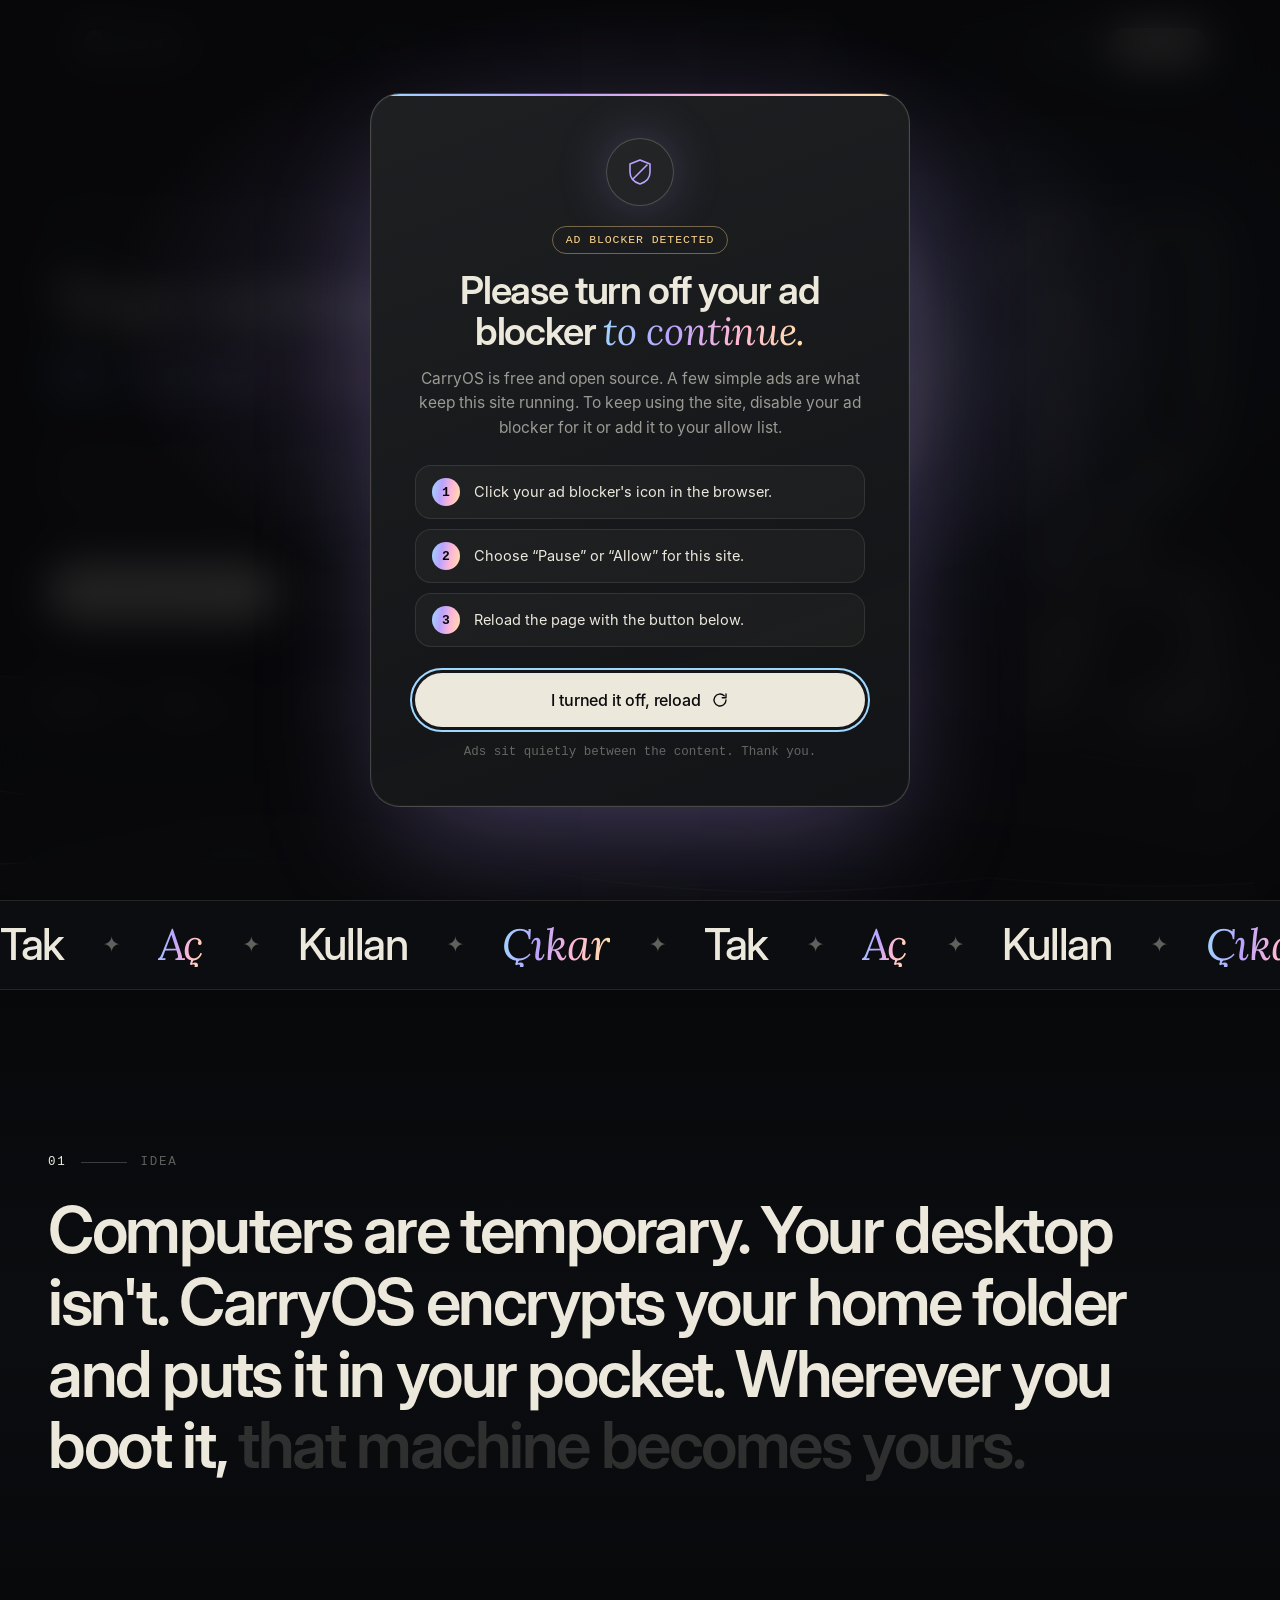
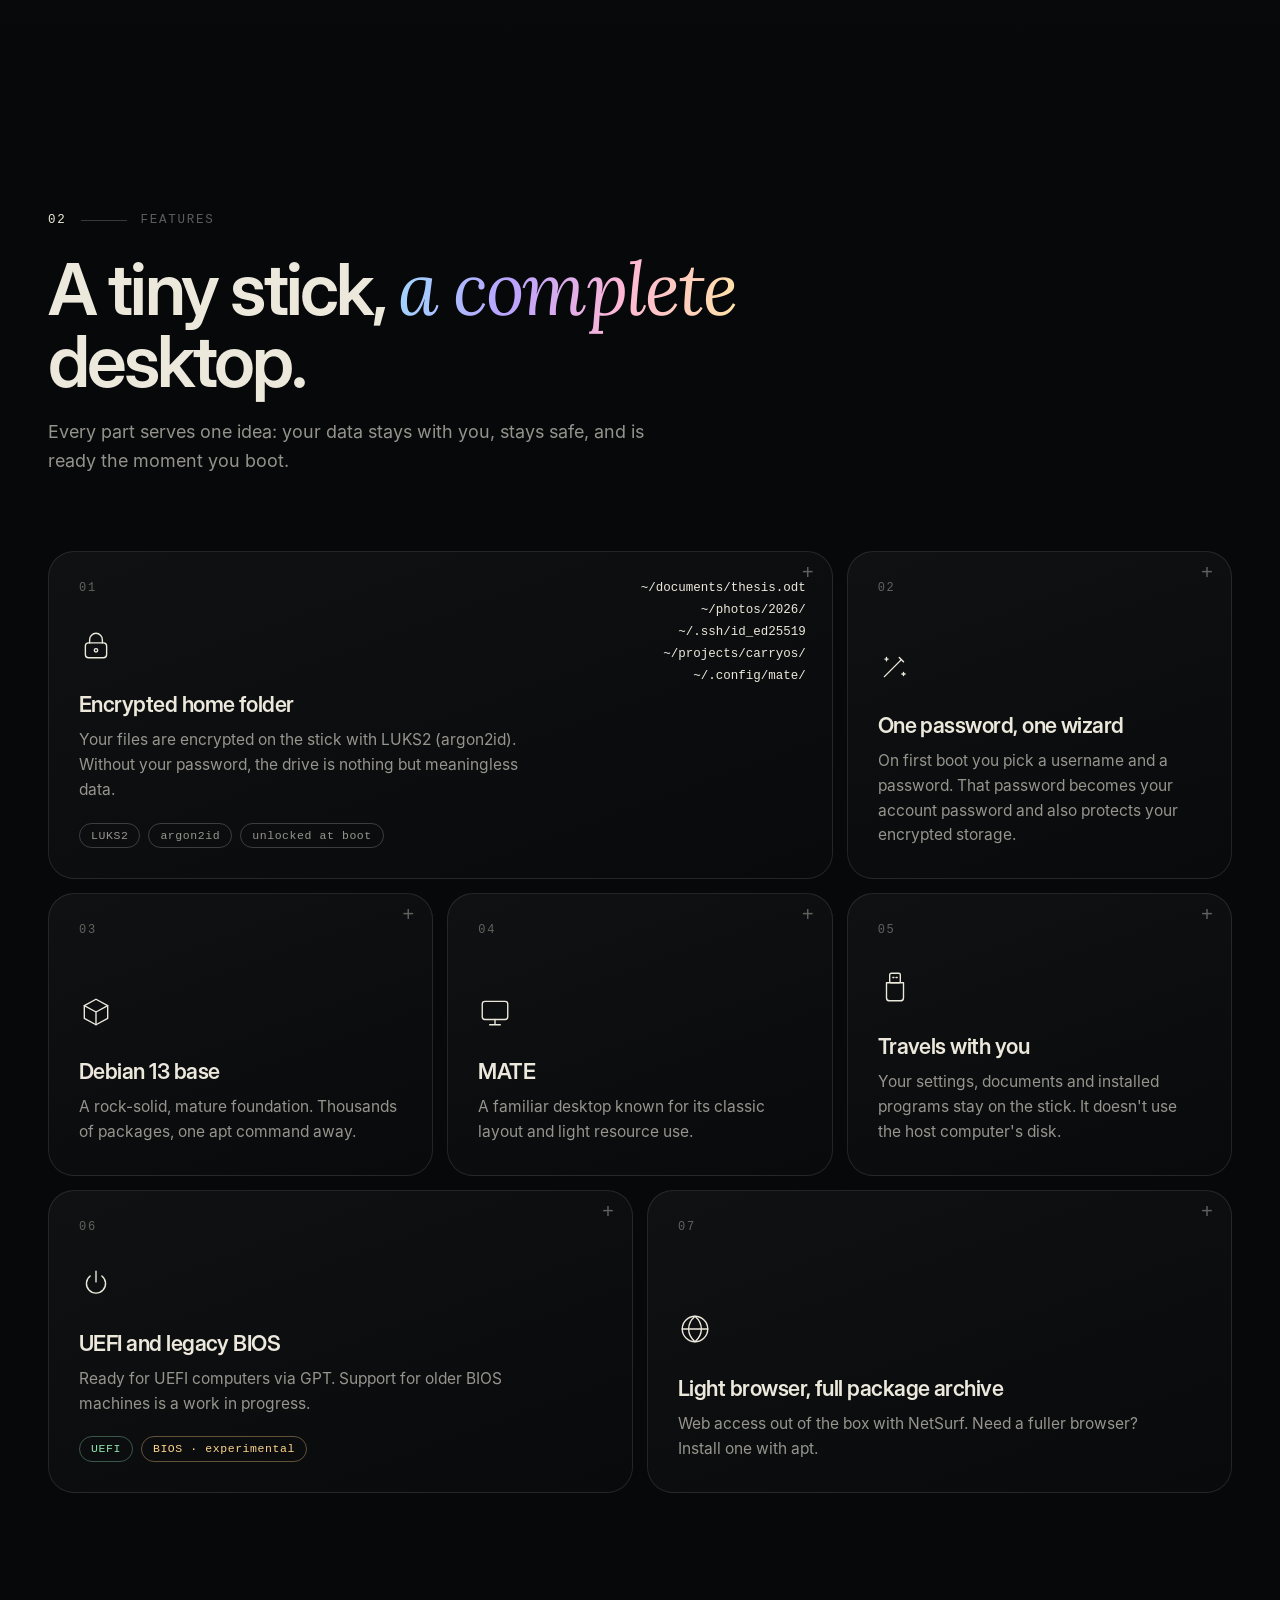
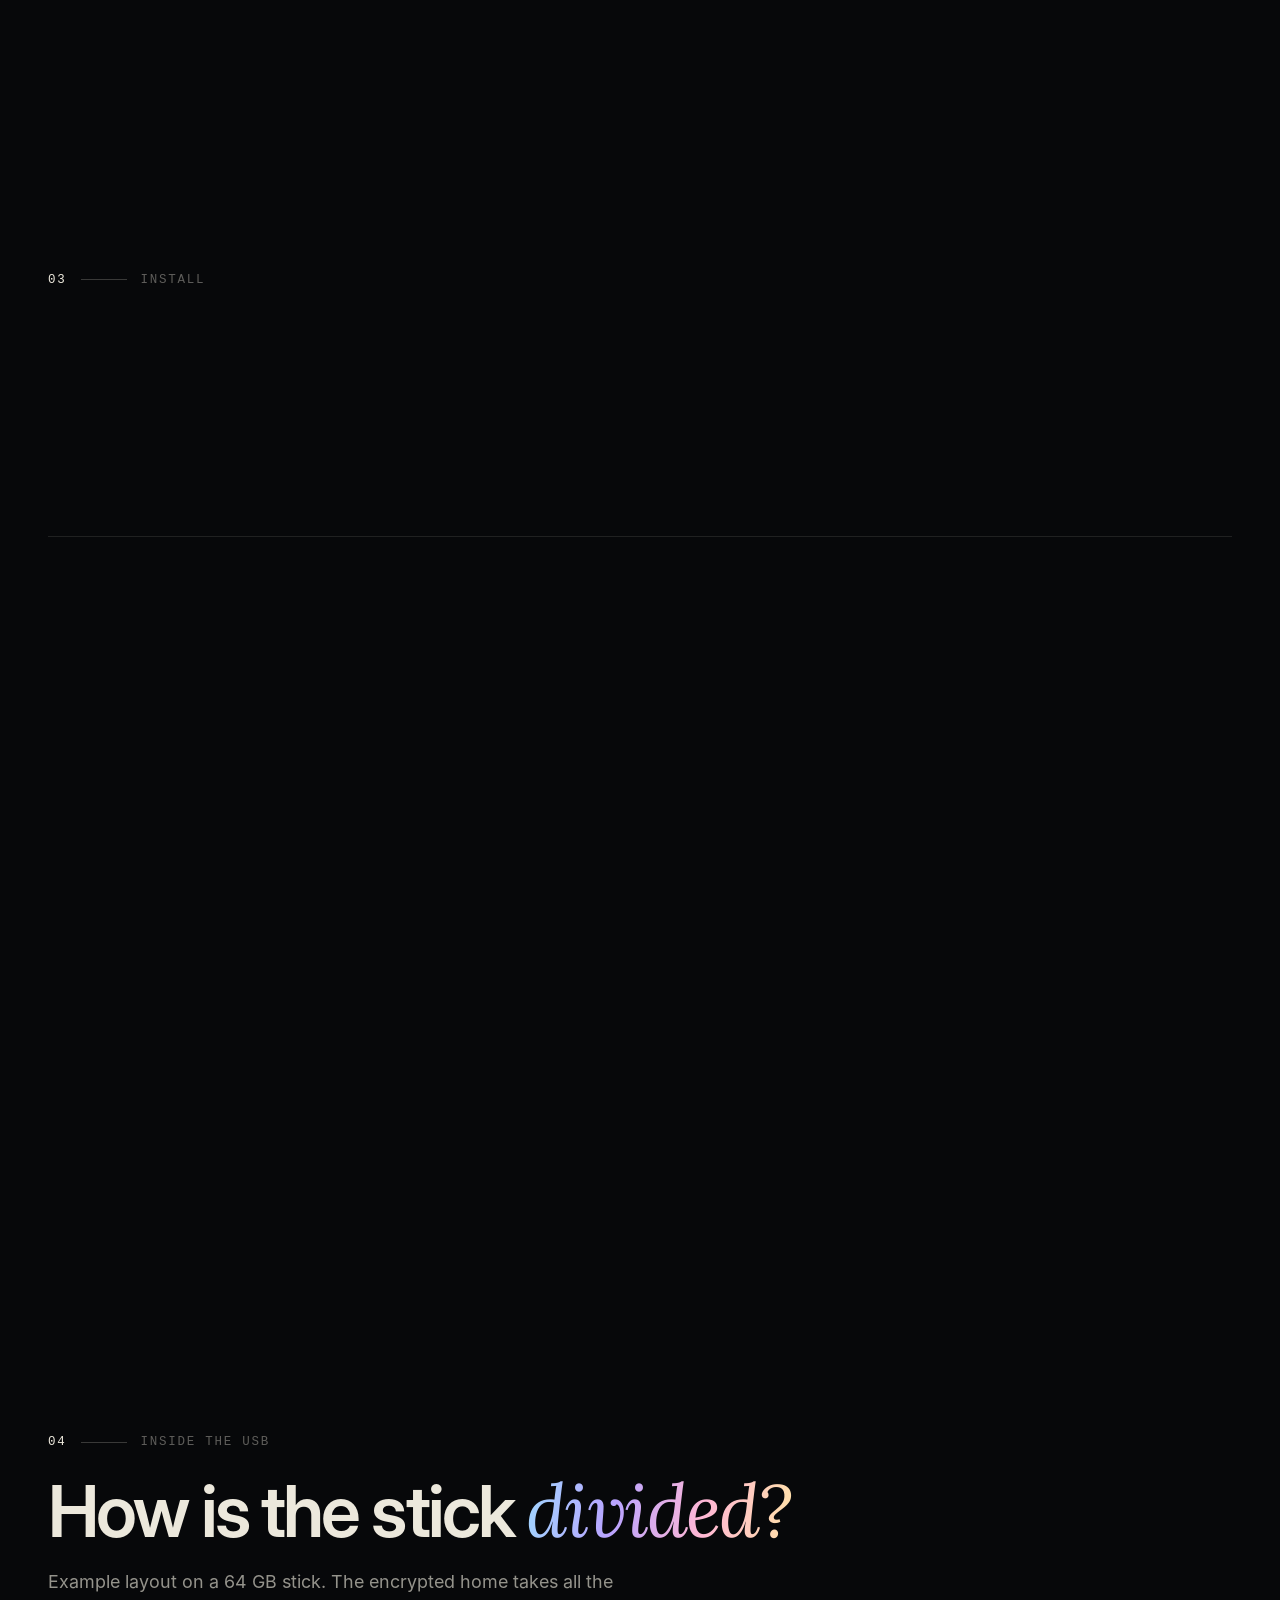
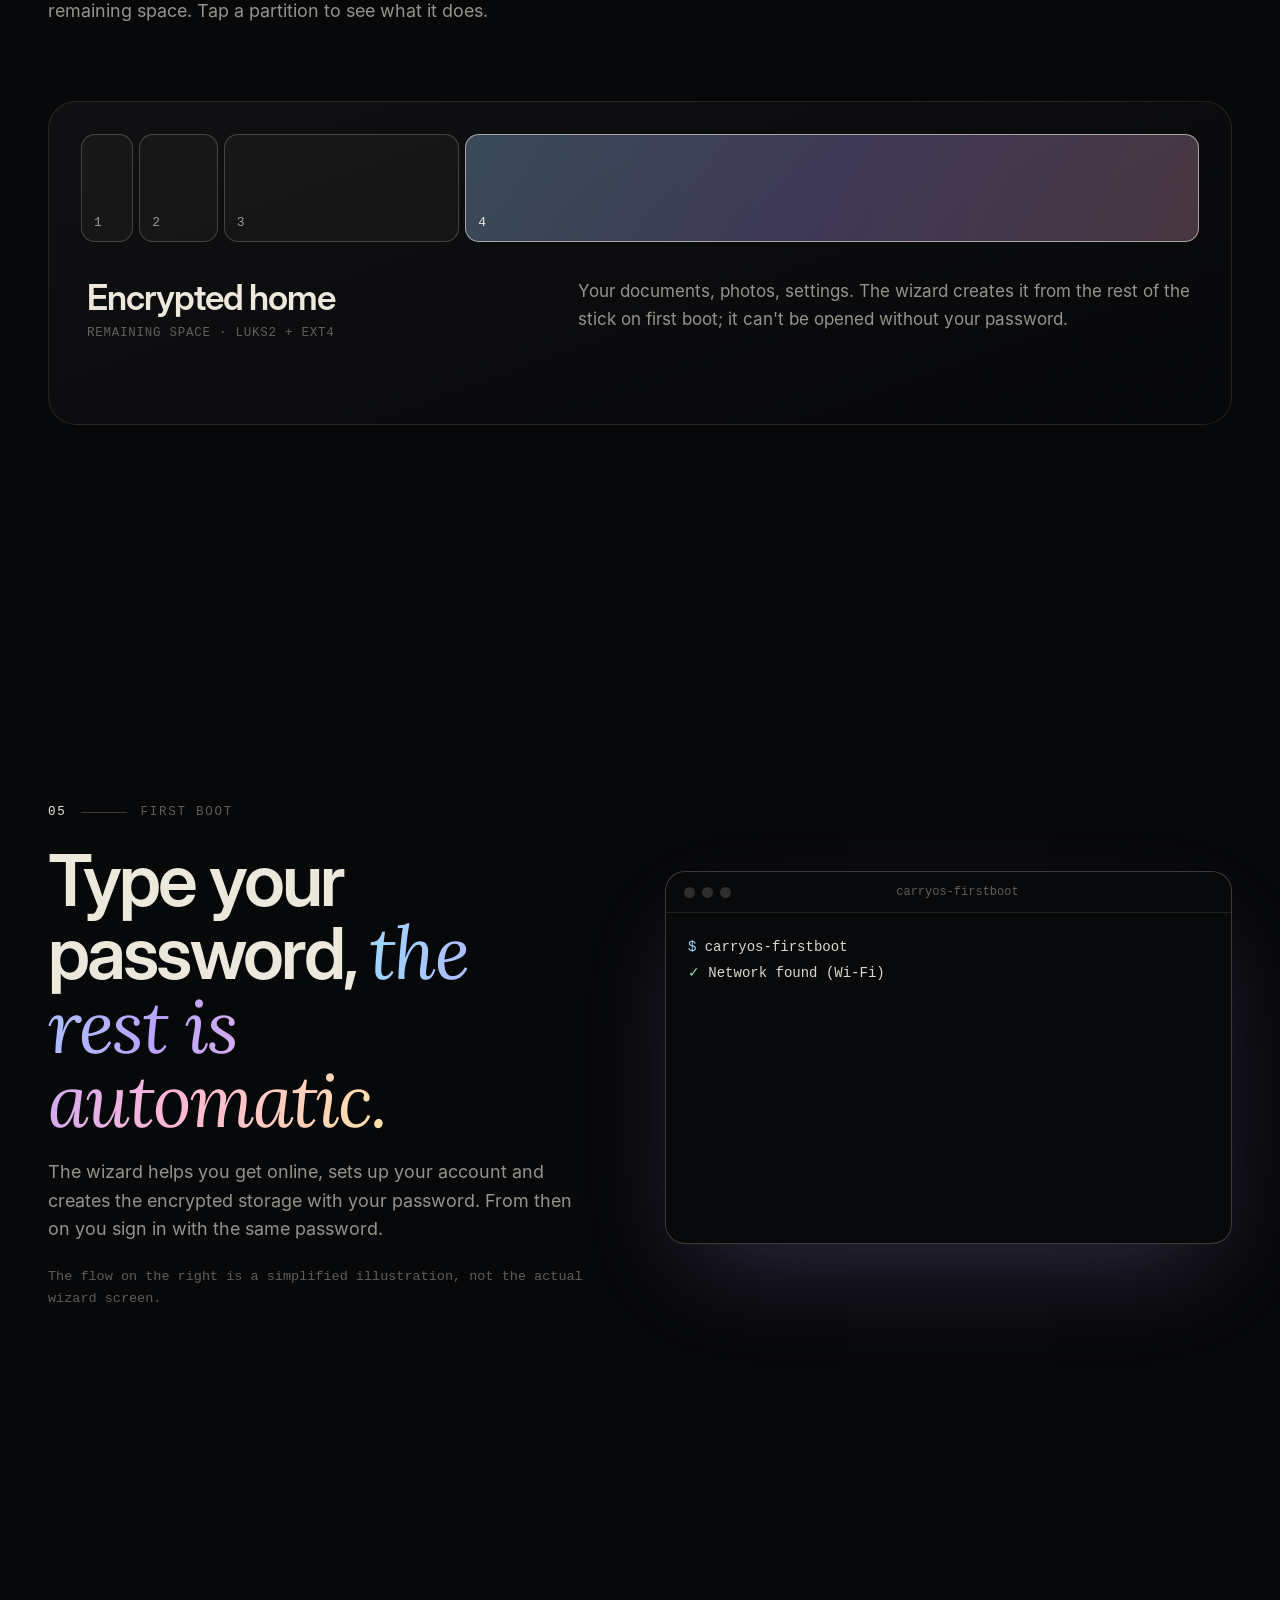
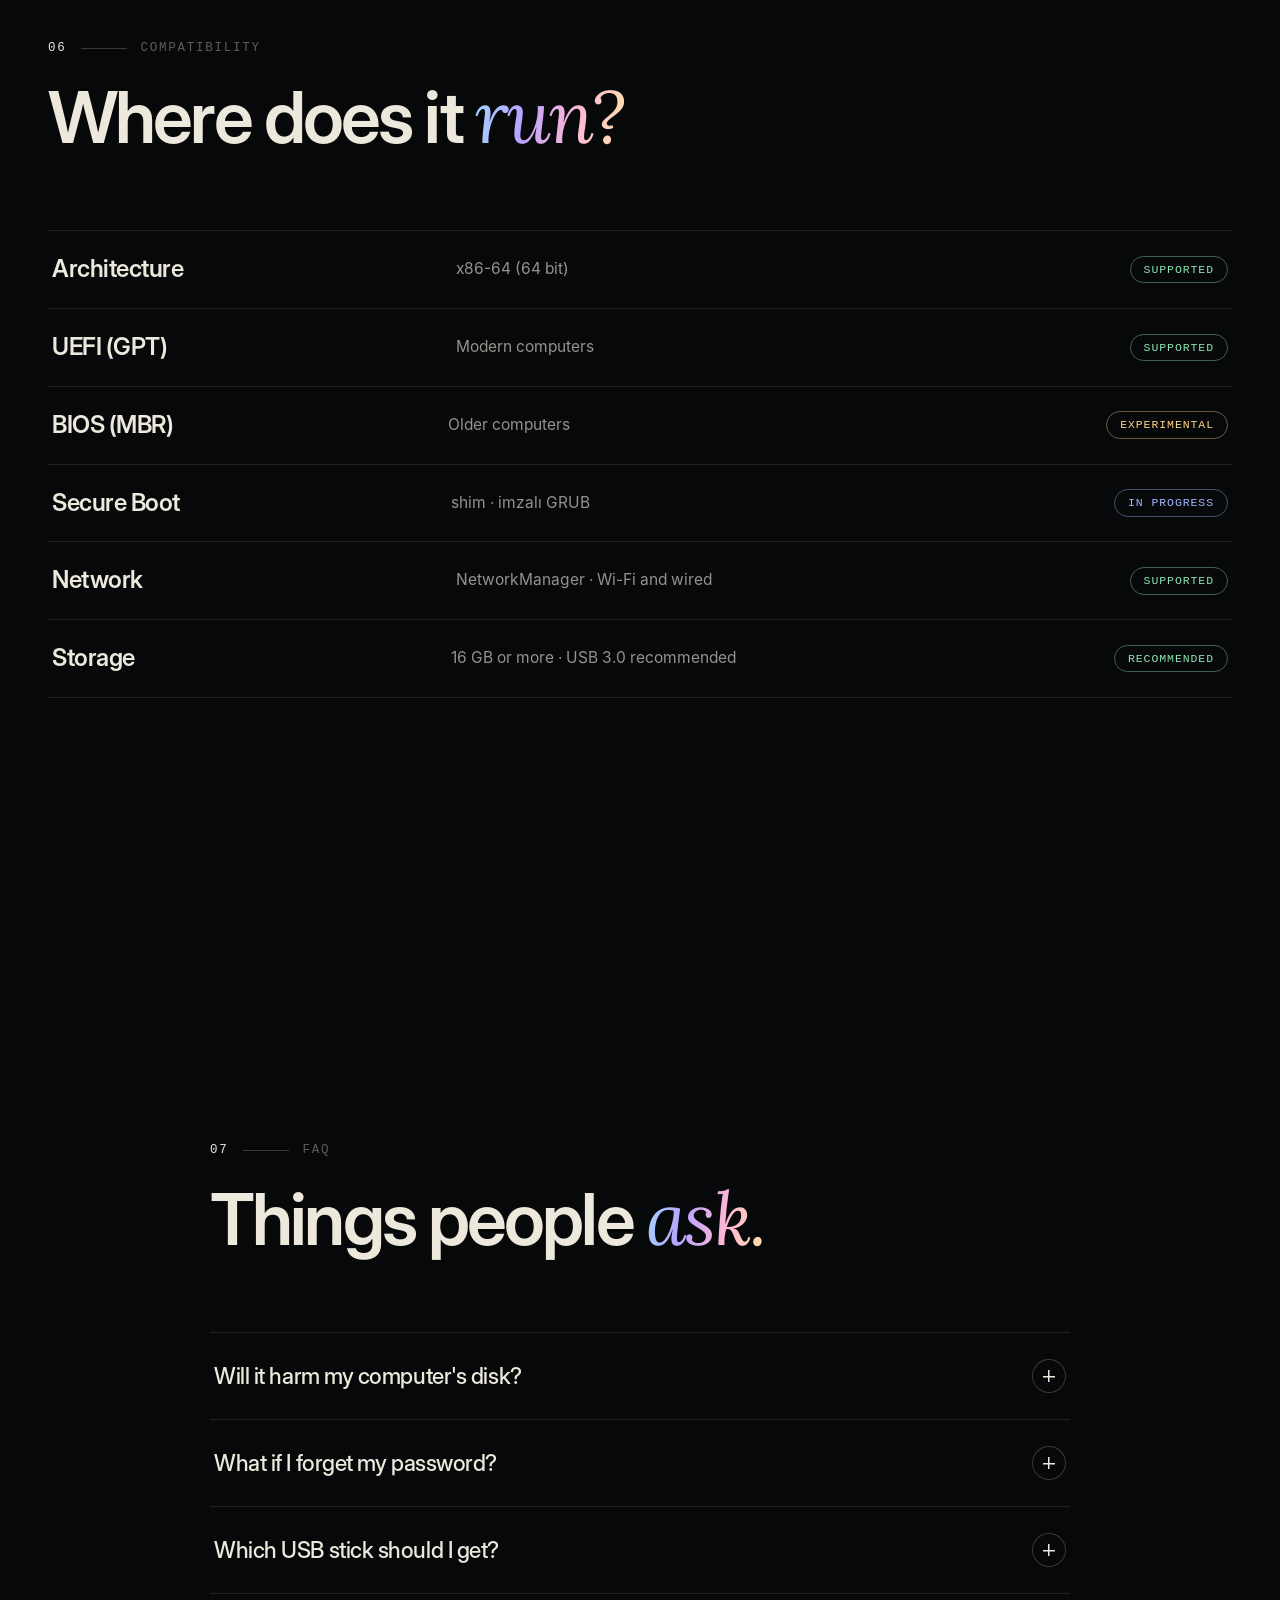
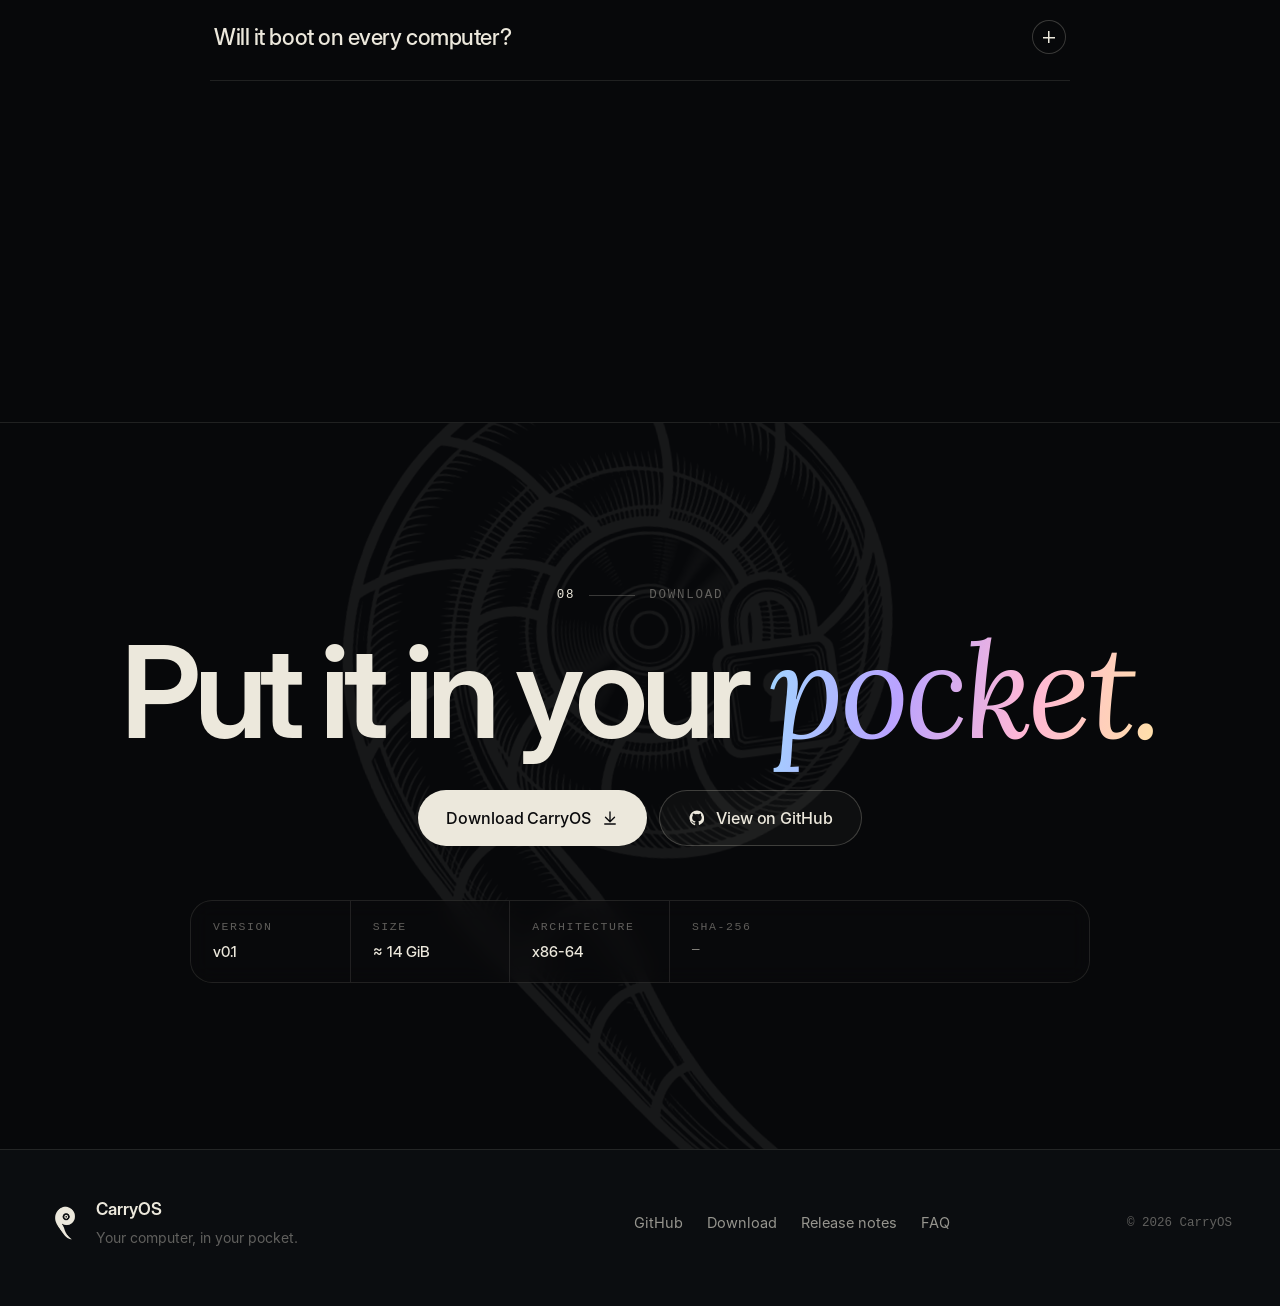
==== commit 4675ba6f: "Adsense Support" ====
--- a/index.html
+++ b/index.html
@@ -12,8 +12,8 @@
 <meta property="og:type" content="website">
 <meta property="og:title" content="CarryOS — Bilgisayarın, cebinde.">
 <meta property="og:description" content="Bir USB belleğe sığan, şifreli ve taşınabilir Linux.">
-<meta property="og:image" content="https://www.example.com/assets/img/og-image.png">
-<meta property="og:url" content="https://www.example.com/">
+<meta property="og:image" content="https://carryos.github.io/assets/img/og-image.png">
+<meta property="og:url" content="https://carryos.github.io/">
 <meta name="twitter:card" content="summary_large_image">
 
 <link rel="icon" href="assets/img/favicon.ico" sizes="any">
@@ -24,6 +24,10 @@
 <link rel="preload" href="assets/fonts/InterDisplay-Medium.woff" as="font" type="font/woff" crossorigin>
 <link rel="preload" href="assets/fonts/Inter-Regular.woff" as="font" type="font/woff" crossorigin>
 <link rel="stylesheet" href="assets/css/style.css">
+
+<!-- Google AdSense -->
+<script async src="https://pagead2.googlesyndication.com/pagead/js/adsbygoogle.js?client=ca-pub-6968273160398959"
+     crossorigin="anonymous"></script>
 <noscript><style>.rv{opacity:1!important;transform:none!important;filter:none!important}.line>span{transform:none!important}.mark-lines,.wordmark{clip-path:none!important}</style></noscript>
 </head>
 <body>
@@ -45,8 +49,8 @@
   </nav>
   <div class="nav-actions">
     <button class="lang" id="langBtn" type="button" aria-label="Dil / Language"><span class="on">TR</span><i></i><span>EN</span></button>
-    <a class="btn btn-ghost sm" href="https://www.example.com" data-link="repo" target="_blank" rel="noopener">GitHub</a>
-    <a class="btn btn-solid sm" href="https://www.example.com" data-link="download" data-i18n="nav.download">İndir</a>
+    <a class="btn btn-ghost sm" href="https://github.com/carryos/carryos.github.io" data-link="repo" target="_blank" rel="noopener">GitHub</a>
+    <a class="btn btn-solid sm" href="https://github.com/carryos/carryos.github.io/releases/latest" data-link="download" data-i18n="nav.download">İndir</a>
     <button class="burger" id="burger" type="button" aria-label="Menü" aria-expanded="false"><i></i><i></i></button>
   </div>
 </header>
@@ -68,8 +72,8 @@
       <h1 class="display" data-i18n="hero.title"><span class="line"><span>Bilgisayarın,</span></span><span class="line"><span class="serif grad">cebinde.</span></span></h1>
       <p class="lead rv" style="--d:.45s" data-i18n="hero.lead">CarryOS, bir USB belleğe sığan taşınabilir bir Linux. Şifreli ev dizinin, masaüstün ve programların seninle gelir; hangi bilgisayarda açarsan orası senin olur.</p>
       <div class="cta rv" style="--d:.6s">
-        <a class="btn btn-solid lg magnetic" href="https://www.example.com" data-link="download"><span data-i18n="hero.cta1">CarryOS'u indir</span><svg viewBox="0 0 24 24" aria-hidden="true"><path d="M5 12h14M13 6l6 6-6 6"/></svg></a>
-        <a class="btn btn-ghost lg magnetic" href="https://www.example.com" data-link="repo" target="_blank" rel="noopener"><svg viewBox="0 0 24 24" aria-hidden="true" class="gh"><path d="M12 2a10 10 0 0 0-3.2 19.5c.5.1.7-.2.7-.5v-1.8c-2.8.6-3.4-1.2-3.4-1.2-.5-1.2-1.1-1.5-1.1-1.5-.9-.6.1-.6.1-.6 1 .1 1.5 1 1.5 1 .9 1.5 2.3 1.1 2.9.8.1-.7.3-1.1.6-1.4-2.2-.3-4.6-1.1-4.6-5 0-1.1.4-2 1-2.7-.1-.3-.4-1.300.1-2.700 0 0 .8-.3 2.800 1a9.600 9.600 0 0 1 5 0c1.900-1.300 2.800-1 2.800-1 .5 1.400.2 2.400.1 2.700.6.700 1 1.600 1 2.700 0 3.900-2.400 4.700-4.600 5 .4.300.7.900.7 1.800v2.700c0 .3.2.6.7.5A10 10 0 0 0 12 2z"/></svg><span data-i18n="hero.cta2">GitHub'da incele</span></a>
+        <a class="btn btn-solid lg magnetic" href="https://github.com/carryos/carryos.github.io/releases/latest" data-link="download"><span data-i18n="hero.cta1">CarryOS'u indir</span><svg viewBox="0 0 24 24" aria-hidden="true"><path d="M5 12h14M13 6l6 6-6 6"/></svg></a>
+        <a class="btn btn-ghost lg magnetic" href="https://github.com/carryos/carryos.github.io" data-link="repo" target="_blank" rel="noopener"><svg viewBox="0 0 24 24" aria-hidden="true" class="gh"><path d="M12 2a10 10 0 0 0-3.2 19.5c.5.1.7-.2.7-.5v-1.8c-2.8.6-3.4-1.2-3.4-1.2-.5-1.2-1.1-1.5-1.1-1.5-.9-.6.1-.6.1-.6 1 .1 1.5 1 1.5 1 .9 1.5 2.3 1.1 2.9.8.1-.7.3-1.1.6-1.4-2.2-.3-4.6-1.1-4.6-5 0-1.1.4-2 1-2.7-.1-.3-.4-1.300.1-2.700 0 0 .8-.3 2.800 1a9.600 9.600 0 0 1 5 0c1.900-1.300 2.800-1 2.800-1 .5 1.400.2 2.400.1 2.700.6.700 1 1.600 1 2.700 0 3.900-2.400 4.700-4.600 5 .4.300.7.900.7 1.800v2.700c0 .3.2.6.7.5A10 10 0 0 0 12 2z"/></svg><span data-i18n="hero.cta2">GitHub'da incele</span></a>
       </div>
       <dl class="facts rv" style="--d:.75s">
         <div><dt>Debian 13</dt><dd data-i18n="hero.f1">Taban</dd></div>
@@ -187,6 +191,16 @@
     </div>
   </div>
 </section>
+
+<!-- ============ REKLAM ============ -->
+<div class="ad-band">
+  <div class="wrap narrow">
+    <aside class="ad" data-ad="a" aria-label="Reklam">
+      <span class="ad-label" data-i18n="ad.label">Reklam</span>
+      <ins class="adsbygoogle" style="display:block" data-ad-client="ca-pub-6968273160398959" data-ad-slot="" data-ad-format="auto" data-full-width-responsive="true"></ins>
+    </aside>
+  </div>
+</div>
 
 <!-- ============ 03 KURULUM ============ -->
 <section class="sec" id="how">
@@ -234,6 +248,16 @@
     </div>
   </div>
 </section>
+
+<!-- ============ REKLAM ============ -->
+<div class="ad-band">
+  <div class="wrap narrow">
+    <aside class="ad" data-ad="b" aria-label="Reklam">
+      <span class="ad-label" data-i18n="ad.label">Reklam</span>
+      <ins class="adsbygoogle" style="display:block" data-ad-client="ca-pub-6968273160398959" data-ad-slot="" data-ad-format="auto" data-full-width-responsive="true"></ins>
+    </aside>
+  </div>
+</div>
 
 <!-- ============ 05 İLK AÇILIŞ ============ -->
 <section class="sec" id="first">
@@ -270,6 +294,16 @@
   </div>
 </section>
 
+<!-- ============ REKLAM ============ -->
+<div class="ad-band">
+  <div class="wrap narrow">
+    <aside class="ad" data-ad="c" aria-label="Reklam">
+      <span class="ad-label" data-i18n="ad.label">Reklam</span>
+      <ins class="adsbygoogle" style="display:block" data-ad-client="ca-pub-6968273160398959" data-ad-slot="" data-ad-format="auto" data-full-width-responsive="true"></ins>
+    </aside>
+  </div>
+</div>
+
 <!-- ============ 07 SSS ============ -->
 <section class="sec" id="faq">
   <div class="wrap narrow">
@@ -295,8 +329,8 @@
     <p class="kicker rv"><b>08</b><i></i><span data-i18n="dl.k">İndir</span></p>
     <h2 class="mega rv" data-i18n="dl.h">Cebine <em class="serif grad">koy.</em></h2>
     <div class="cta rv">
-      <a class="btn btn-solid lg magnetic" href="https://www.example.com" data-link="download"><span data-i18n="hero.cta1">CarryOS'u indir</span><svg viewBox="0 0 24 24" aria-hidden="true"><path d="M12 4v12M6 11l6 6 6-6M5 20h14"/></svg></a>
-      <a class="btn btn-ghost lg magnetic" href="https://www.example.com" data-link="repo" target="_blank" rel="noopener"><svg viewBox="0 0 24 24" aria-hidden="true" class="gh"><path d="M12 2a10 10 0 0 0-3.2 19.5c.5.1.7-.2.7-.5v-1.8c-2.8.6-3.4-1.2-3.4-1.2-.5-1.2-1.1-1.5-1.1-1.5-.9-.6.1-.6.1-.6 1 .1 1.5 1 1.5 1 .9 1.5 2.3 1.1 2.9.8.1-.7.3-1.1.6-1.4-2.2-.3-4.6-1.1-4.6-5 0-1.1.4-2 1-2.7-.1-.3-.4-1.300.1-2.700 0 0 .8-.3 2.800 1a9.600 9.600 0 0 1 5 0c1.900-1.300 2.800-1 2.800-1 .5 1.400.2 2.400.1 2.700.6.700 1 1.600 1 2.700 0 3.900-2.400 4.700-4.600 5 .4.300.7.900.7 1.800v2.700c0 .3.2.6.7.5A10 10 0 0 0 12 2z"/></svg><span data-i18n="hero.cta2">GitHub'da incele</span></a>
+      <a class="btn btn-solid lg magnetic" href="https://github.com/carryos/carryos.github.io/releases/latest" data-link="download"><span data-i18n="hero.cta1">CarryOS'u indir</span><svg viewBox="0 0 24 24" aria-hidden="true"><path d="M12 4v12M6 11l6 6 6-6M5 20h14"/></svg></a>
+      <a class="btn btn-ghost lg magnetic" href="https://github.com/carryos/carryos.github.io" data-link="repo" target="_blank" rel="noopener"><svg viewBox="0 0 24 24" aria-hidden="true" class="gh"><path d="M12 2a10 10 0 0 0-3.2 19.5c.5.1.7-.2.7-.5v-1.8c-2.8.6-3.4-1.2-3.4-1.2-.5-1.2-1.1-1.5-1.1-1.5-.9-.6.1-.6.1-.6 1 .1 1.5 1 1.5 1 .9 1.5 2.3 1.1 2.9.8.1-.7.3-1.1.6-1.4-2.2-.3-4.6-1.1-4.6-5 0-1.1.4-2 1-2.7-.1-.3-.4-1.300.1-2.700 0 0 .8-.3 2.800 1a9.600 9.600 0 0 1 5 0c1.900-1.300 2.800-1 2.800-1 .5 1.400.2 2.400.1 2.700.6.700 1 1.600 1 2.700 0 3.900-2.400 4.700-4.600 5 .4.300.7.900.7 1.800v2.700c0 .3.2.6.7.5A10 10 0 0 0 12 2z"/></svg><span data-i18n="hero.cta2">GitHub'da incele</span></a>
     </div>
     <dl class="meta rv">
       <div><dt data-i18n="dl.v">Sürüm</dt><dd id="metaVersion">v0.1</dd></div>
@@ -316,17 +350,38 @@
       <div><b>CarryOS</b><p data-i18n="ft.tag">Bilgisayarın, cebinde.</p></div>
     </div>
     <nav class="foot-links" aria-label="Alt menü">
-      <a href="https://www.example.com" data-link="repo" target="_blank" rel="noopener">GitHub</a>
-      <a href="https://www.example.com" data-link="download" data-i18n="nav.download">İndir</a>
-      <a href="https://www.example.com" data-link="releases" target="_blank" rel="noopener" data-i18n="ft.rel">Sürüm notları</a>
+      <a href="https://github.com/carryos/carryos.github.io" data-link="repo" target="_blank" rel="noopener">GitHub</a>
+      <a href="https://github.com/carryos/carryos.github.io/releases/latest" data-link="download" data-i18n="nav.download">İndir</a>
+      <a href="https://github.com/carryos/carryos.github.io/releases" data-link="releases" target="_blank" rel="noopener" data-i18n="ft.rel">Sürüm notları</a>
       <a href="#faq" data-i18n="nav.faq">SSS</a>
     </nav>
     <p class="legal">© <span id="year">2026</span> CarryOS</p>
   </div>
 </footer>
 
+<!-- ============ REKLAM ENGELLEYİCİ DUVARI ============ -->
+<div class="ab" id="abWall" role="alertdialog" aria-modal="true" aria-labelledby="abTitle" aria-describedby="abText" hidden>
+  <div class="ab-card">
+    <div class="ab-ico" aria-hidden="true">
+      <svg viewBox="0 0 32 32"><path d="M16 4 6 8v8c0 6 4.200 10.200 10 12 5.800-1.800 10-6 10-12V8z"/><path d="M9 23 23 9"/></svg>
+    </div>
+    <p class="ab-chip" data-i18n="ab.chip">Reklam engelleyici algılandı</p>
+    <h2 class="ab-title" id="abTitle" data-i18n="ab.title">Devam etmek için reklam engelleyiciyi <em class="serif grad">kapat.</em></h2>
+    <p class="ab-text" id="abText" data-i18n="ab.text">CarryOS ücretsiz ve açık kaynak. Siteyi ayakta tutan tek şey birkaç sade reklam. Siteye devam edebilmek için reklam engelleyicini bu site için kapat ya da izin listesine ekle.</p>
+    <ol class="ab-steps">
+      <li><span>1</span><p data-i18n="ab.s1">Tarayıcındaki reklam engelleyici simgesine tıkla.</p></li>
+      <li><span>2</span><p data-i18n="ab.s2">Bu site için “Duraklat” ya da “İzin ver” seçeneğini seç.</p></li>
+      <li><span>3</span><p data-i18n="ab.s3">Aşağıdaki düğmeyle sayfayı yenile.</p></li>
+    </ol>
+    <button type="button" class="btn btn-solid lg ab-btn" id="abReload"><span data-i18n="ab.btn">Kapattım, yenile</span><svg viewBox="0 0 24 24" aria-hidden="true"><path d="M20 12a8 8 0 1 1-2.400-5.700M20 4v5h-5"/></svg></button>
+    <p class="ab-note" data-i18n="ab.note">Reklamlar içeriğin arasında, sade biçimde yer alır. Teşekkürler.</p>
+  </div>
+</div>
+
 <script src="assets/js/config.js"></script>
 <script src="assets/js/i18n.js"></script>
 <script src="assets/js/main.js"></script>
+<script src="assets/js/ads.js"></script>
+<script data-goatcounter="https://carry.goatcounter.com/count" async src="https://gc.zgo.at/count.js"></script>
 </body>
 </html>
--- a/assets/css/style.css
+++ b/assets/css/style.css
@@ -308,3 +308,44 @@
 /* İngilizce başlık biraz daha uzun: ölçeği küçült */
 html[lang="en"] .display{font-size:clamp(2.6rem,5.7vw,5.6rem)}
 html[lang="en"] .mega{font-size:clamp(3rem,10vw,9rem)}
+
+/* ==========================================================
+   Reklamlar (AdSense) + reklam engelleyici uyarısı
+   ========================================================== */
+.ad-band{padding:clamp(8px,2vw,24px) 0}
+.ad{position:relative;border:1px solid var(--line);border-radius:22px;background:linear-gradient(160deg,rgba(236,232,220,.045),rgba(236,232,220,.01));overflow:hidden;
+  /* Genişlik korunur (AdSense ölçüm için ister), ama dolana kadar görünmez */
+  max-height:0;opacity:0;margin:0;padding:0;border-width:0;transition:opacity .6s var(--ease),max-height .6s var(--ease)}
+.ad.on{max-height:700px;opacity:1;padding:34px 18px 18px;border-width:1px}
+.ad-label{position:absolute;left:20px;top:12px;font:500 10.5px/1 var(--mono);letter-spacing:.14em;text-transform:uppercase;color:var(--faint)}
+.ad::before{content:"";position:absolute;left:0;right:0;top:0;height:1px;background:var(--iri);opacity:.5}
+.ad ins{display:block;min-height:0;border-radius:12px;overflow:hidden}
+
+/* ---------- reklam engelleyici duvarı ---------- */
+html.ab-lock{overflow:hidden}
+.ab{position:fixed;inset:0;z-index:200;display:grid;place-items:center;padding:20px;overflow-y:auto;
+  background:radial-gradient(60% 50% at 50% 35%,rgba(185,163,255,.20),transparent 70%),rgba(7,8,10,.86);
+  -webkit-backdrop-filter:blur(22px) saturate(1.3);backdrop-filter:blur(22px) saturate(1.3);
+  opacity:0;transition:opacity .5s var(--ease)}
+.ab[hidden]{display:none}
+.ab.in{opacity:1}
+.ab-card{position:relative;width:min(540px,100%);padding:clamp(28px,5vw,44px);border:1px solid var(--line2);border-radius:30px;text-align:center;overflow:hidden;
+  background:linear-gradient(160deg,rgba(236,232,220,.07),rgba(236,232,220,.015)),var(--panel);
+  box-shadow:0 50px 120px -30px rgba(185,163,255,.35),0 0 0 1px rgba(236,232,220,.03) inset;
+  transform:translateY(18px) scale(.98);transition:transform .7s var(--ease)}
+.ab.in .ab-card{transform:none}
+.ab-card::before{content:"";position:absolute;left:0;right:0;top:0;height:2px;background:var(--iri)}
+.ab-ico{width:68px;height:68px;margin:0 auto 18px;display:grid;place-items:center;border-radius:50%;border:1px solid var(--line2);background:rgba(236,232,220,.04);box-shadow:0 0 50px rgba(185,163,255,.25)}
+.ab-ico svg{width:32px;height:32px;fill:none;stroke:#b9a3ff;stroke-width:1.6;stroke-linecap:round;stroke-linejoin:round}
+.ab-chip{display:inline-block;margin:0 0 16px;padding:7px 13px;border-radius:999px;border:1px solid rgba(255,213,138,.4);color:var(--warn);font:500 11.5px/1 var(--mono);letter-spacing:.08em;text-transform:uppercase}
+.ab-title{margin:0 0 14px;font:600 clamp(1.7rem,5.4vw,2.4rem)/1.08 var(--disp);letter-spacing:-.035em}
+.ab-text{margin:0 0 24px;color:var(--muted);font-size:15.5px}
+.ab-steps{list-style:none;margin:0 0 26px;padding:0;display:grid;gap:10px;text-align:left}
+.ab-steps li{display:flex;align-items:center;gap:14px;padding:12px 16px;border:1px solid var(--line);border-radius:16px;background:rgba(236,232,220,.03)}
+.ab-steps span{flex:none;width:28px;height:28px;display:grid;place-items:center;border-radius:50%;background:var(--iri);color:#0a0a0c;font:600 13px/1 var(--mono)}
+.ab-steps p{margin:0;font-size:14.5px;color:var(--bone)}
+.ab-btn{width:100%}
+.ab-btn:hover svg{transform:rotate(90deg)}
+.ab-note{margin:16px 0 0;font:400 12.5px/1.5 var(--mono);color:var(--faint)}
+@media (max-width:640px){.ab{align-items:start;padding:14px}.ab-card{margin:auto 0;border-radius:26px}}
+@media (prefers-reduced-motion:reduce){.ab,.ab-card,.ad{transition:none}}
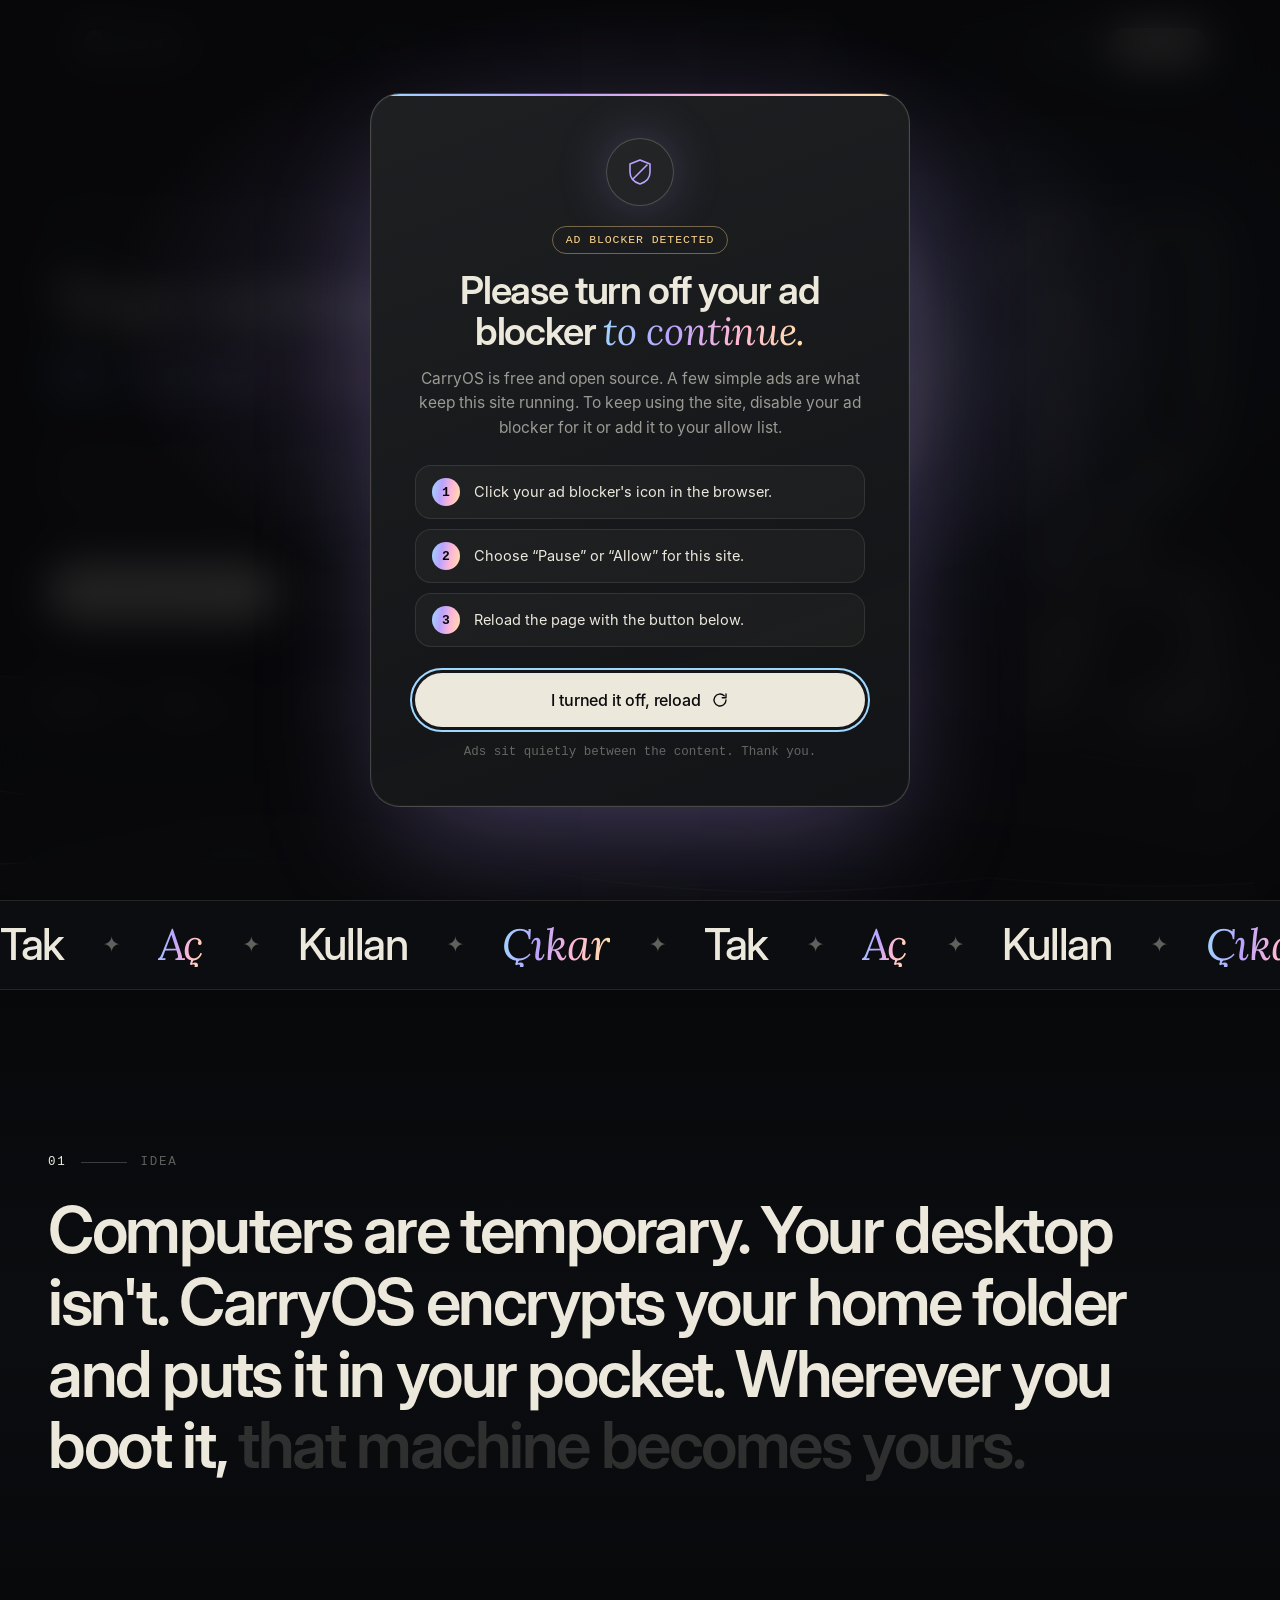
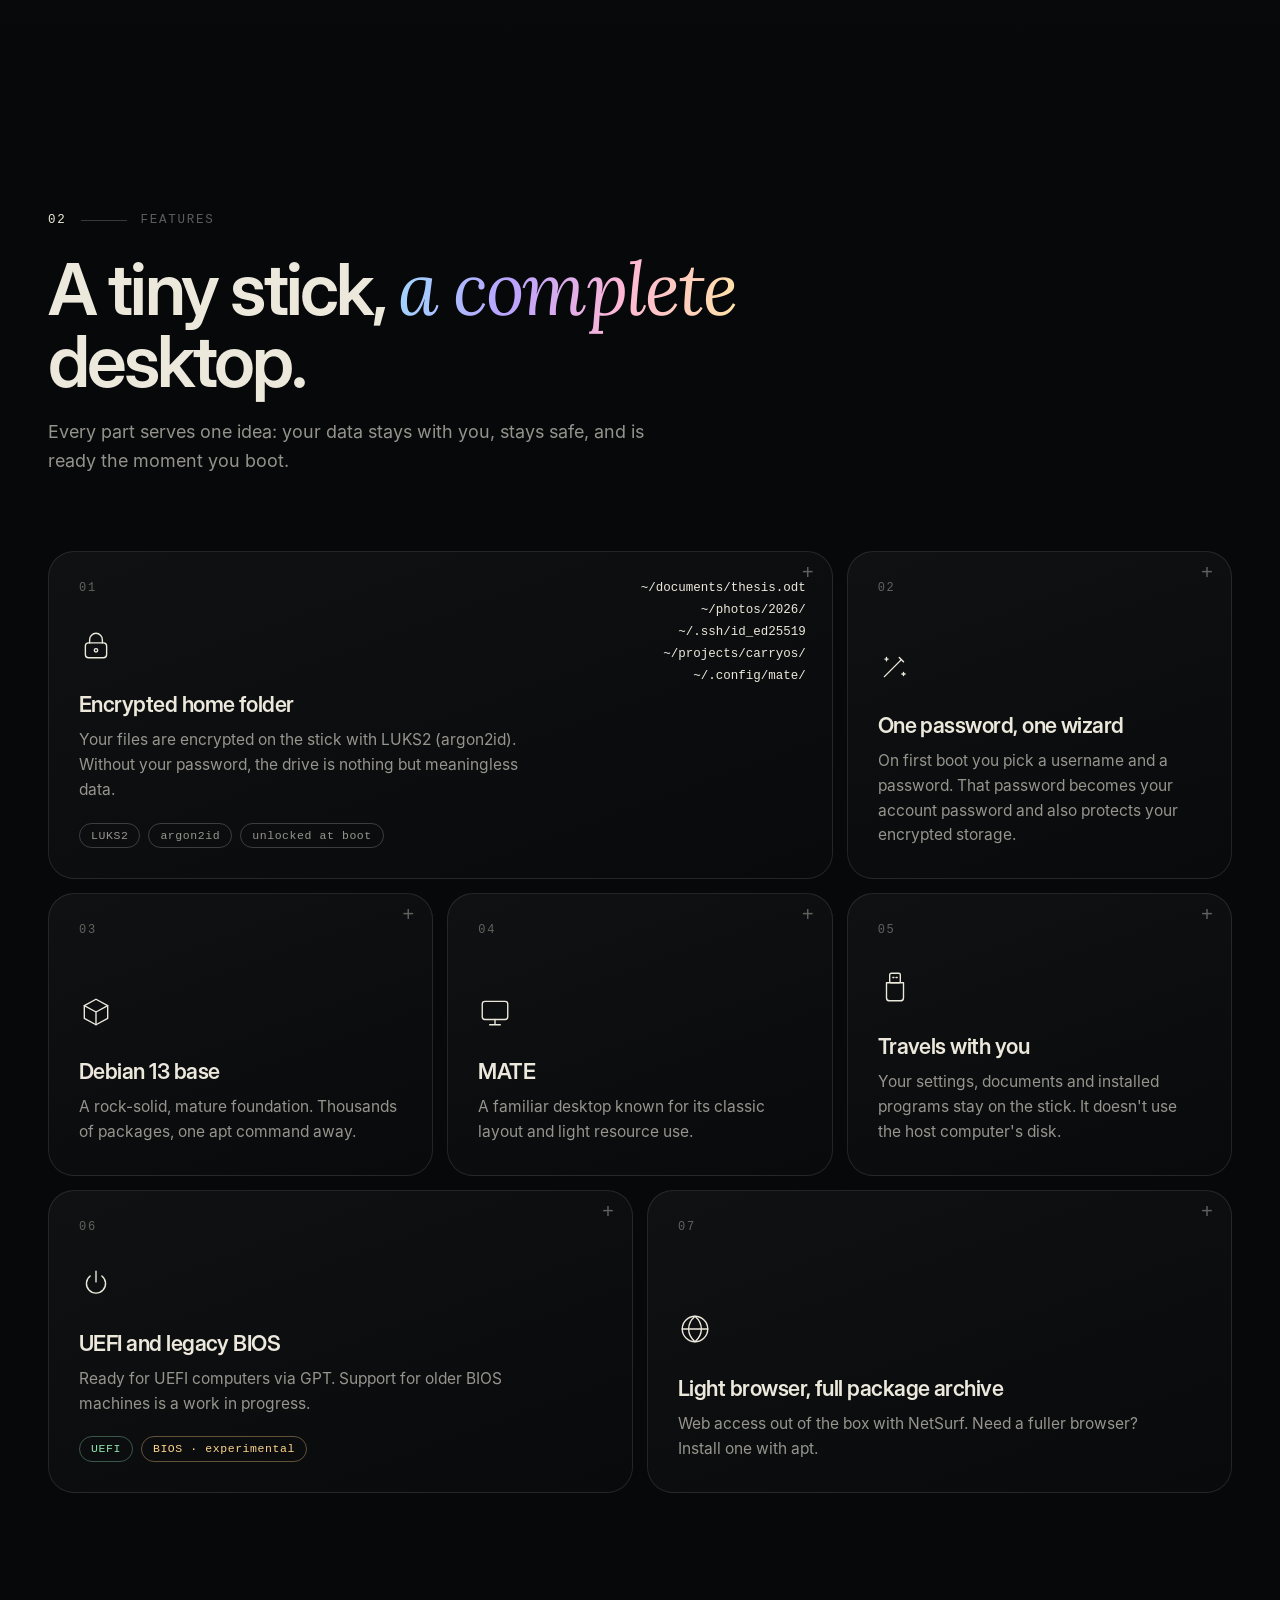
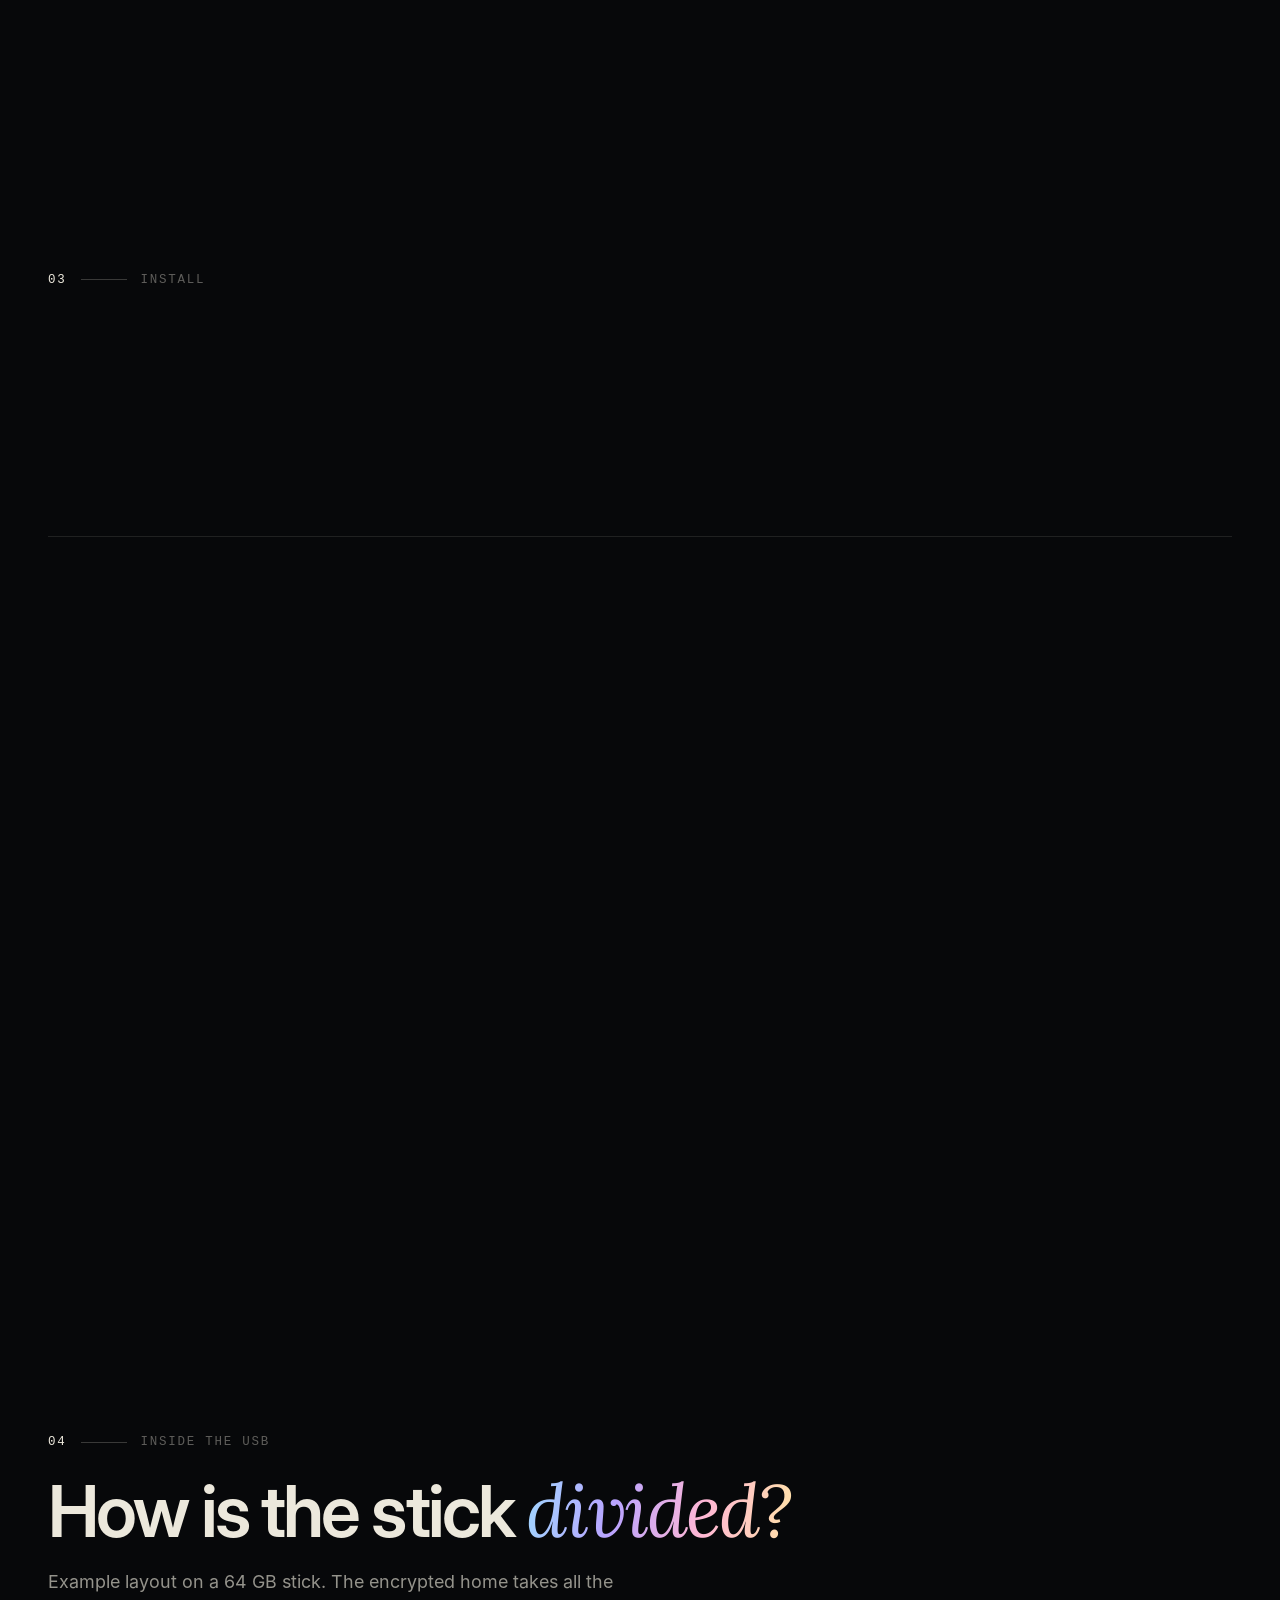
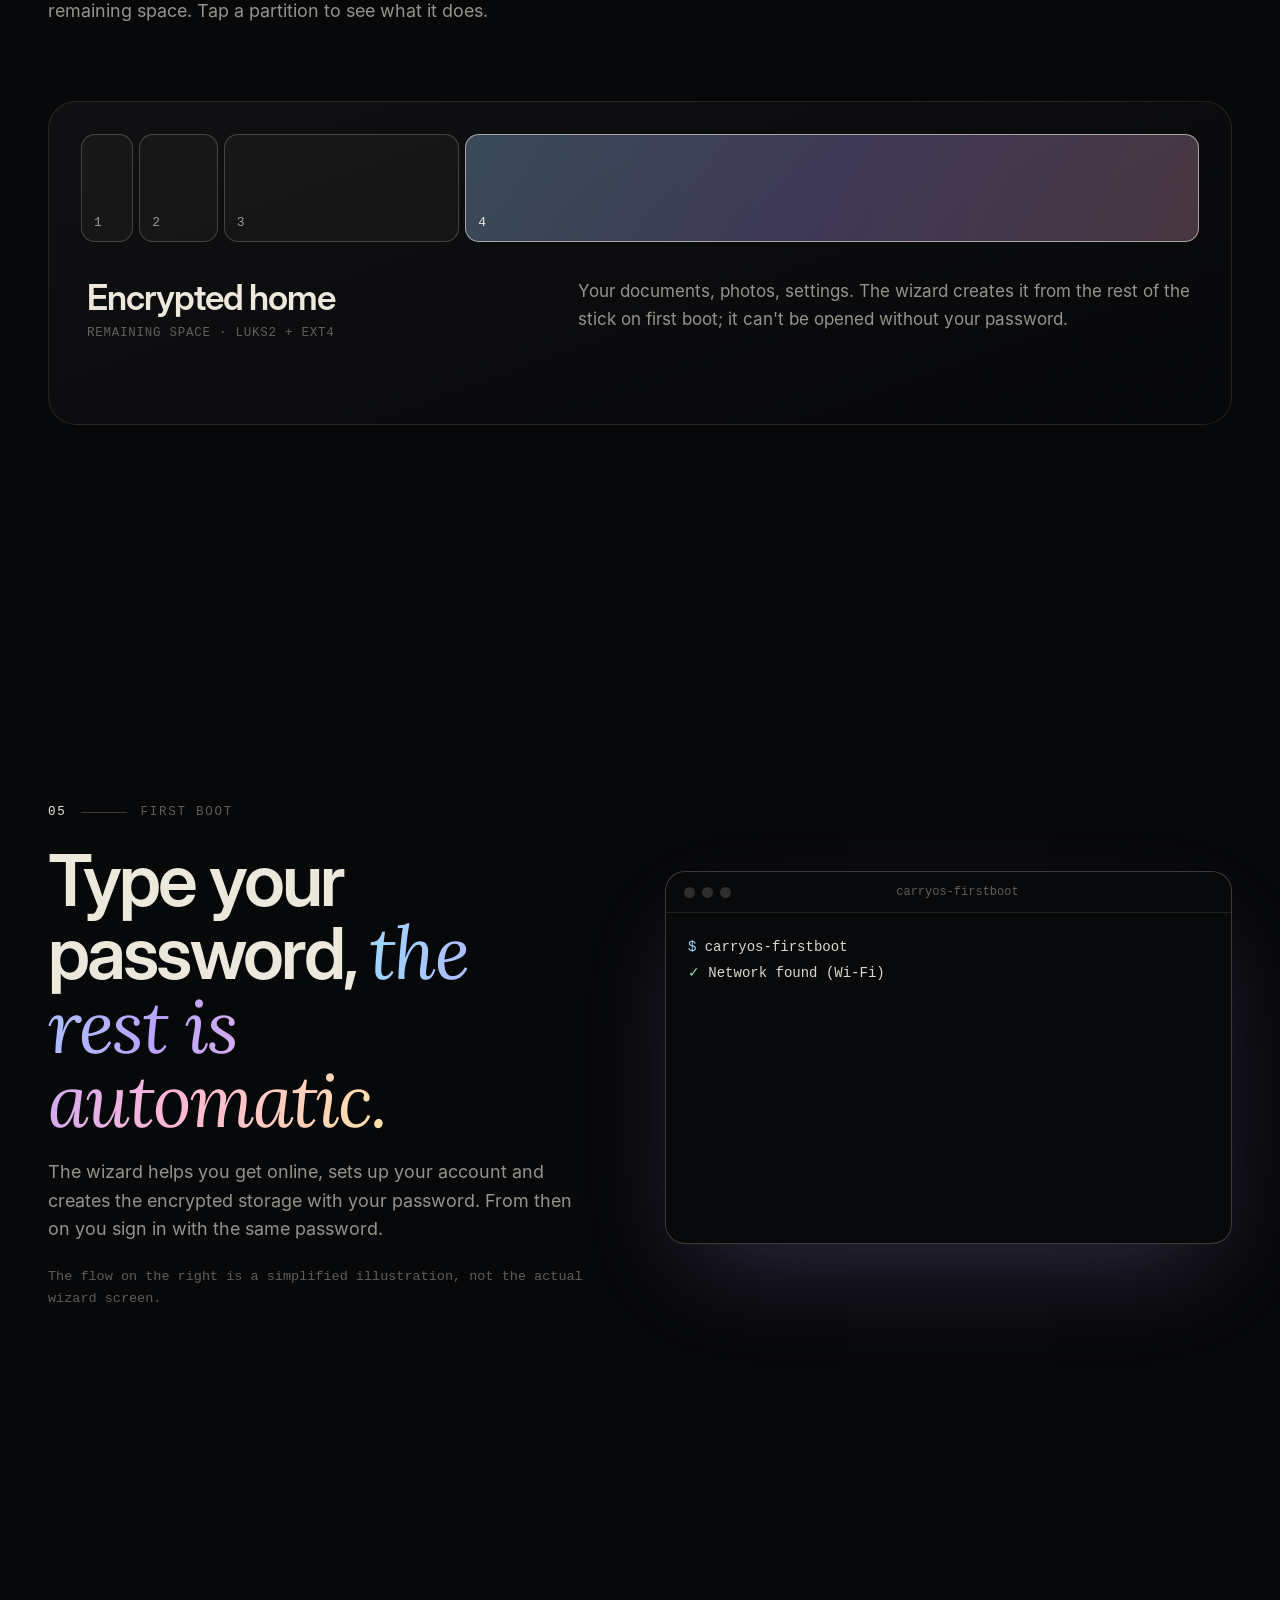
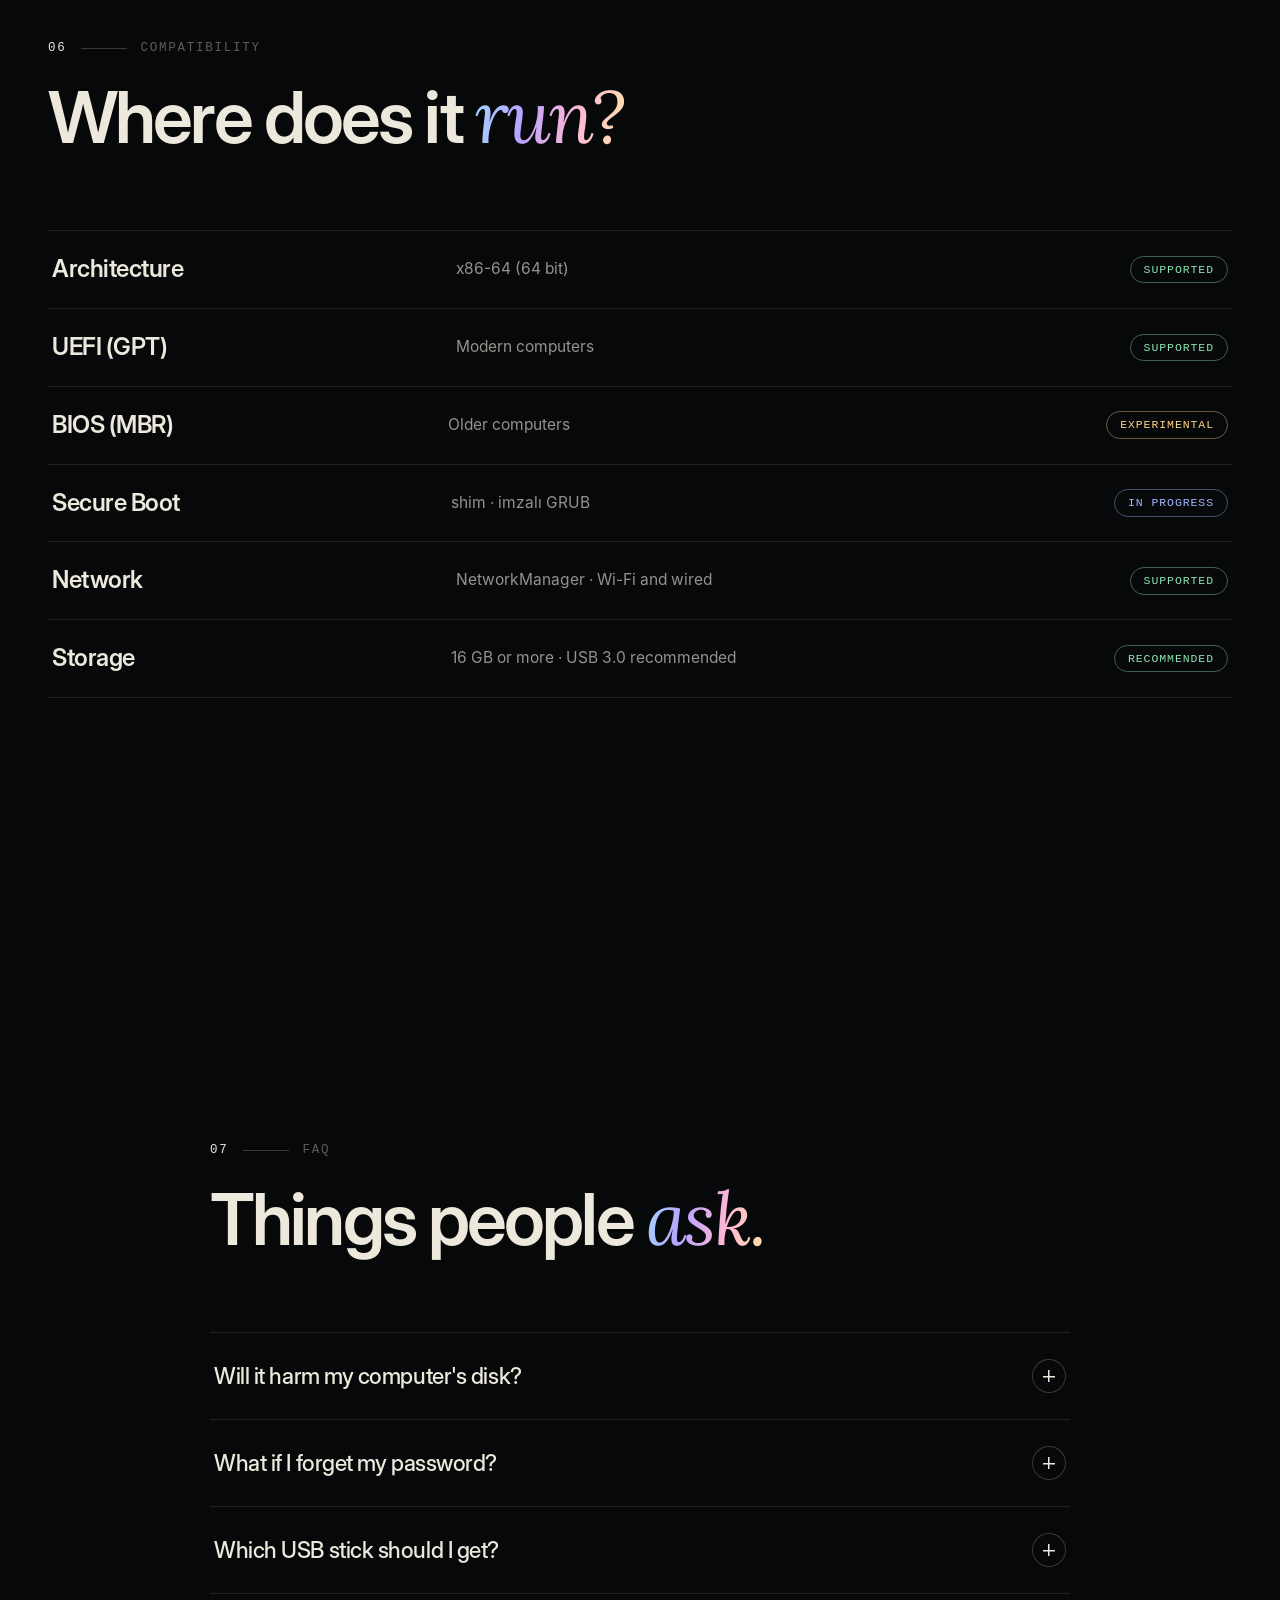
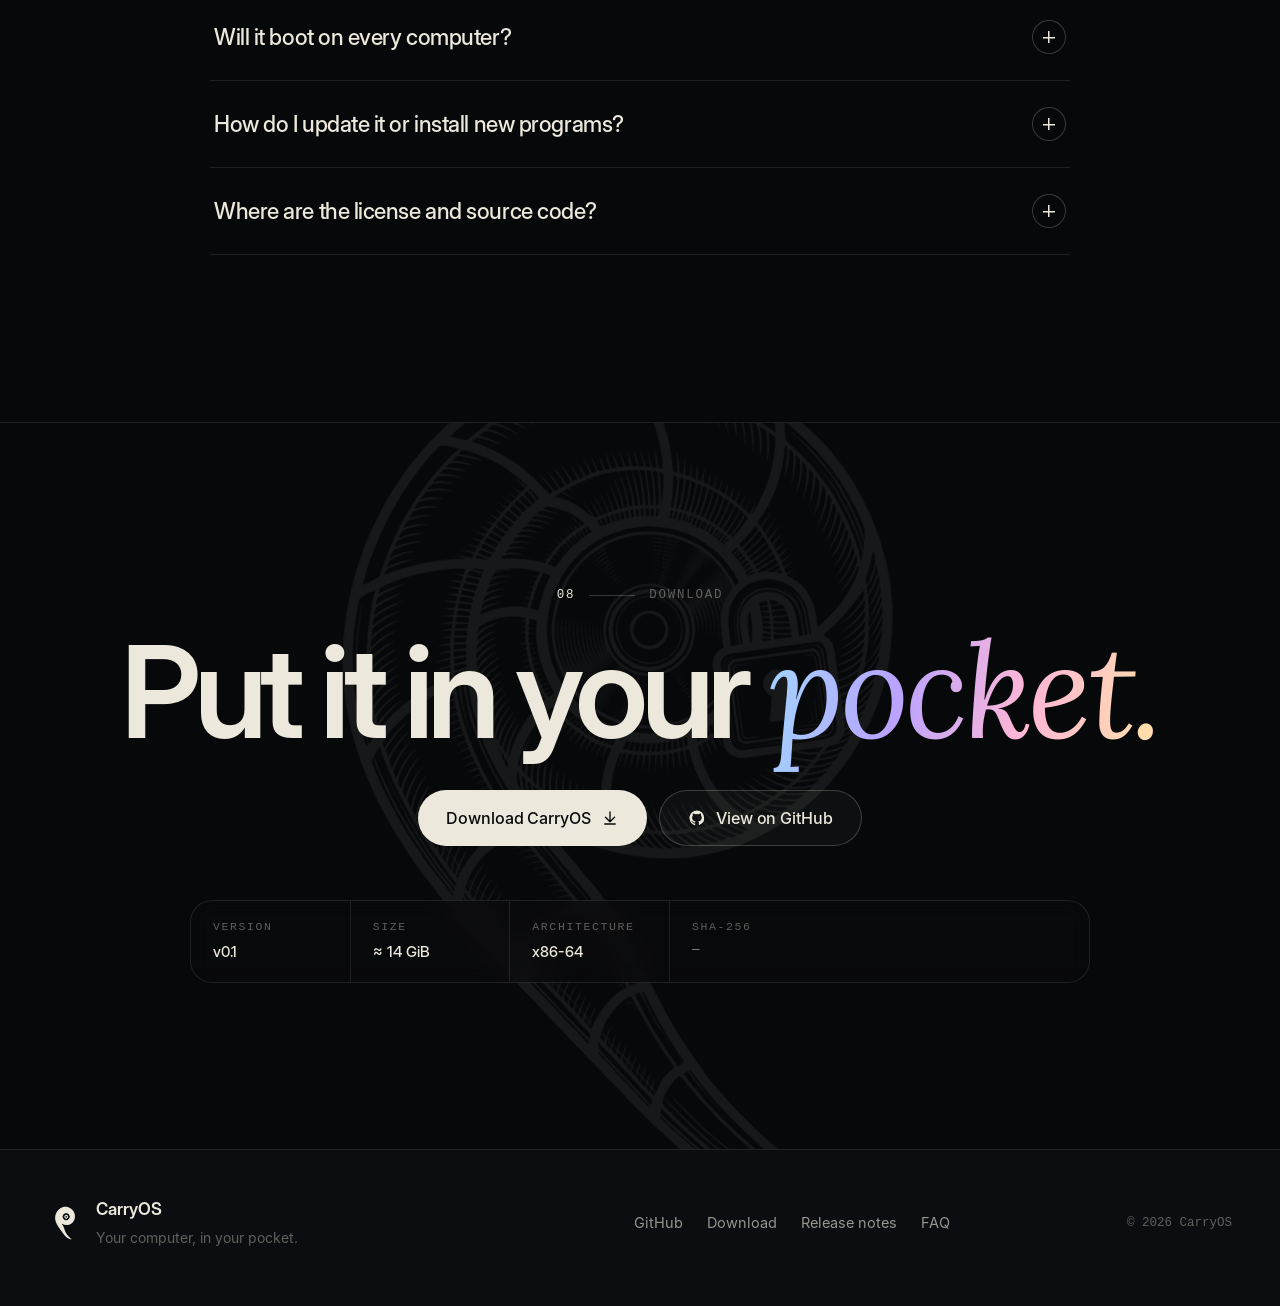
==== commit 20a9c943: "AdBlock Detector" ====
--- a/index.html
+++ b/index.html
@@ -381,7 +381,7 @@
 <script src="assets/js/config.js"></script>
 <script src="assets/js/i18n.js"></script>
 <script src="assets/js/main.js"></script>
-<script src="assets/js/ads.js"></script>
+<script src="assets/js/gate.js"></script>
 <script data-goatcounter="https://carry.goatcounter.com/count" async src="https://gc.zgo.at/count.js"></script>
 </body>
 </html>
